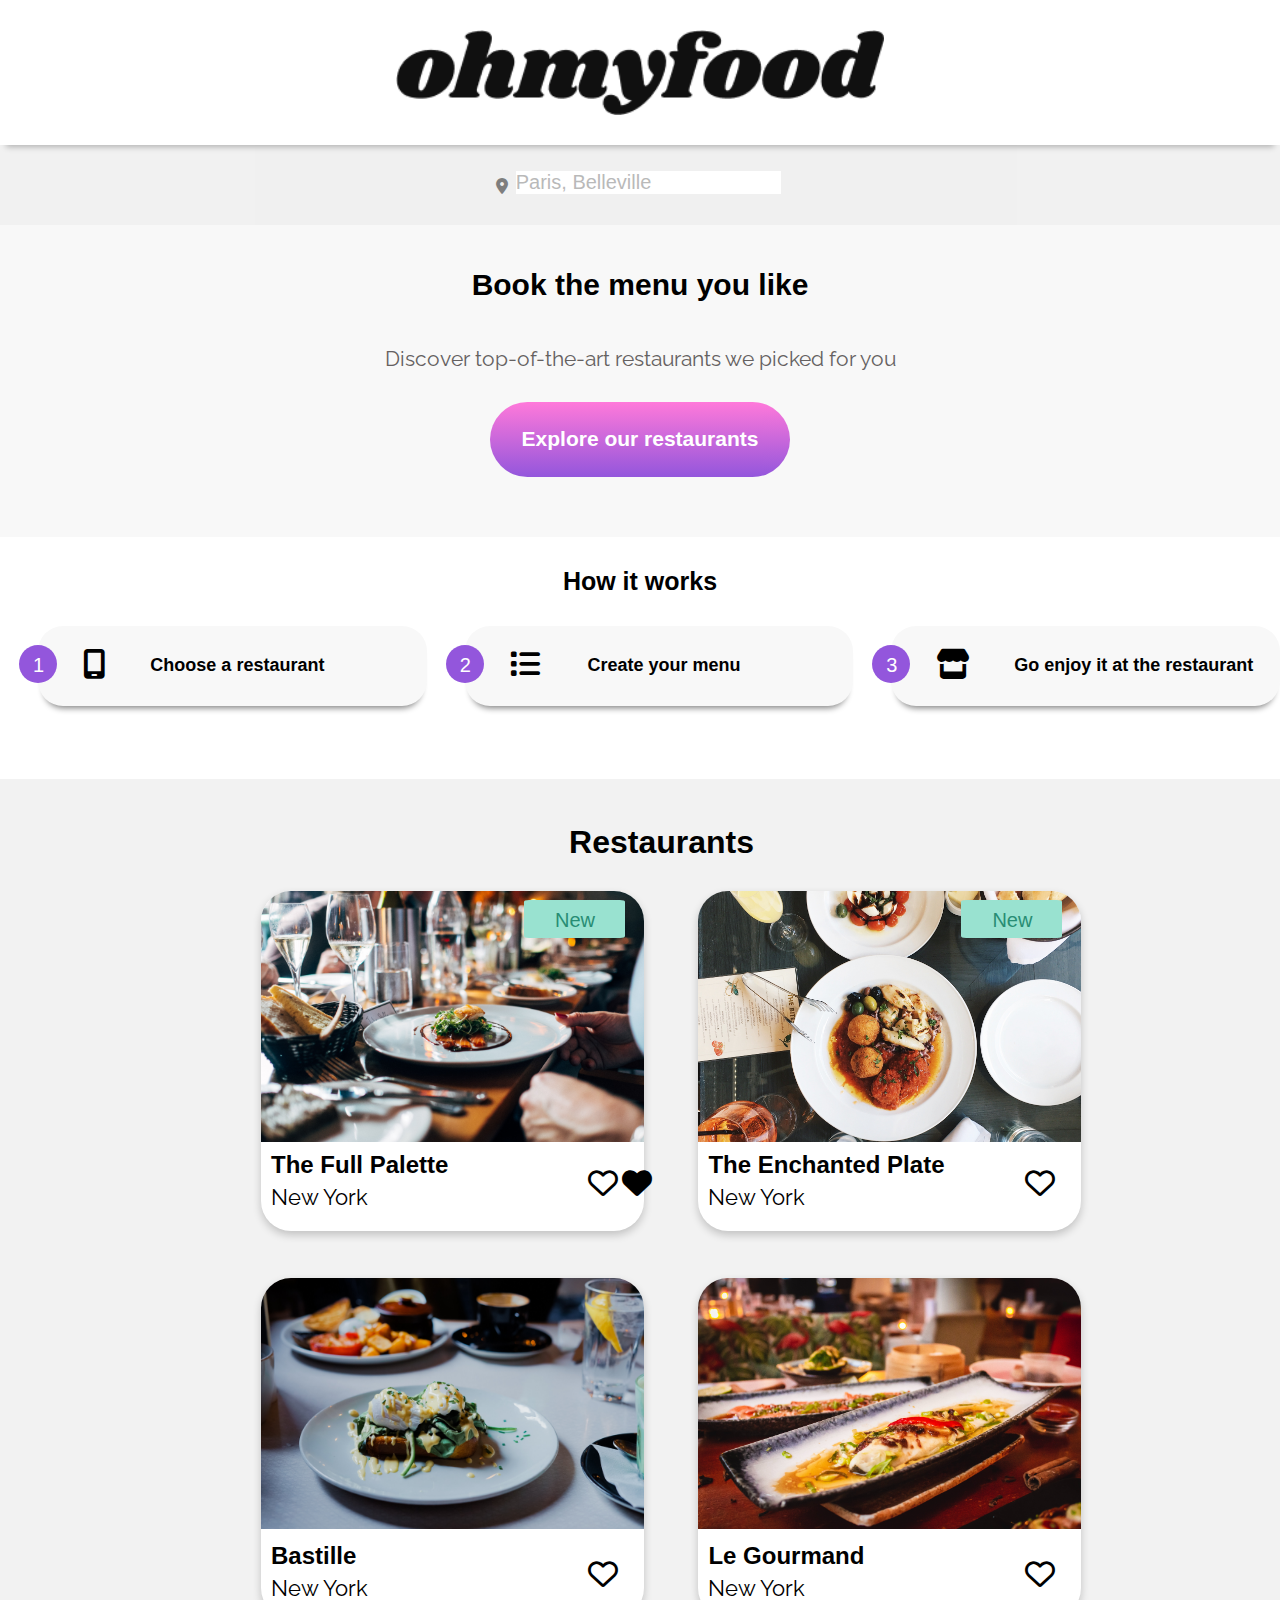
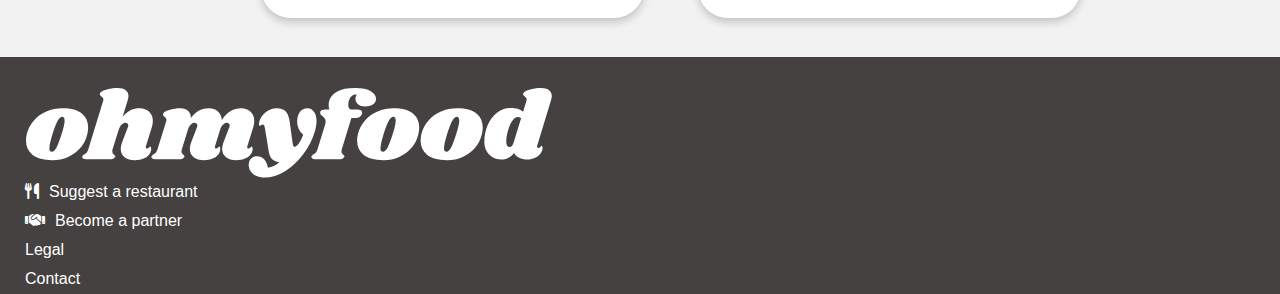
==== index.html @ 20514412 "updating" ====
<!doctype html>
<html lang="en">
    <head>
        <title>Ohmyfood</title>
        <meta charset="utf-8">
        <meta http-equiv="X-UA-Compatible" content="IE=edge">
        <meta name="viewport" content="width=device-width, initial-scale=1.0">
        <meta name="description" content="Booki website helps its users to find accommodation and activities in a town of their choosing. Accommodation can be filtered by things such as budget or atmosphere.">
        <!--google-font/Raleway Library-->
        <link rel="preconnect" href="https://fonts.googleapis.com">
        <link href="https://fonts.googleapis.com/css2?family=Raleway:wght@300;600&display=swap" rel="stylesheet">
        <!-- Font Awesome Icon Library -->
        <link rel="stylesheet" href="https://cdnjs.cloudflare.com/ajax/libs/font-awesome/6.2.1/css/all.min.css">
        <!--Custom style sheet-->
        <link href="css/style.css" type="text/css" rel="stylesheet">
        <link href="./css/normalize.css" rel="stylesheet" type="text/css">
    </head>

    <body>
        <!--header navigation-->
        <header>
            <div class="nav-section">
                <nav id="logo">
                    <img src="images/ohmyfood.png" alt="ohmyfood logo">
                </nav>

            </div>
        </header>

         <!--search box section-->  
        <div class="search-section">
            <form>
                <i id="iconsearch" class="fa-solid fa-location-dot"></i>
                <input type="text" name="search" placeholder="Paris, Belleville">
            </form>
        </div> 

        <!--text box section-->
            <div class="text-box">
                <h1>Book the menu you like</h1>
                <p>Discover top-of-the-art restaurants we picked for you</p> 
                <div class="purplebutton">
                    <button class="btn-hover color-7">Explore our restaurants</button>
                </div>
            </div>

       

        <!--filter section-->   
        <section class="filters">
            <h1>How it works</h1>
            <div class="container">
                <div class="circle numbers">1</div>
                <div class="filterbuttonsphone"><i class="fa-solid fa-mobile-screen"></i><p class="filtercopyphone"><strong>Choose a restaurant</strong></p></div>
                <div class="circle">2</div>
                <div class="filterbuttonslist"><i class="fa-solid fa-list"></i><p class="filtercopylist"><strong>Create your menu</strong></p></div>
                <div class="circle">3</div>
                <div class="filterbuttonsstore"><i class="fa-solid fa-store"></i><p class="filtercopystore"><strong>Go enjoy it at the restaurant</strong></p></div>
            </div>
        </section>

         <!--restaurants section--> 
         
        <section class="restaurant">
           
            <div class="restaurant-container">
                <h1>Restaurants</h1>
                <a href="pages/thefullpalette/thefullpalette.html" target="_blank">
                <div class="restaurant-card">
                    <img src="images/jay-wennington-N_Y88TWmGwA-unsplash.jpg" alt="auberge">
                    <div class="aquasquare1">New</div>
                    <div class="restaurant-info">  
                        <h2><strong>The Full Palette</strong></h2> 
                        <p>New York</p>
                        <i class="far fa-heart"></i>
                        <i class="fas fa-heart"></i>
                    </div>      
                 </div>
                </a>

                <a href="pages/theenchantedplate/theenchantedplate.html">
                 <div class="restaurant-card">
                    <img src="images/stil-u2Lp8tXIcjw-unsplash.jpg" alt="the enchanted plate">
                    <div class="aquasquare2">New</div>
                    <div class="restaurant-info">  
                        <h2><strong>The Enchanted Plate</strong></h2> 
                        <p>New York</p>
                        <i class="fa-regular fa-heart"></i>
                        
                    </div>    
                    </div>
                </a>

                <a href="pages/bastille/bastille.html">
                <div class="restaurant-card">
                    <img src="images/toa-heftiba-DQKerTsQwi0-unsplash.jpg" alt="bastille">
                    <div class="restaurant-info34">  
                        <h3><strong>Bastille</strong></h3> 
                        <p>New York</p>
                        <i class="fa-regular fa-heart"></i>
                        
                    </div>    
                </div>
                </a>

                <a href="pages/legourmand/legourmand.html">
                    <div class="restaurant-card">
                        <img src="images/louis-hansel-shotsoflouis-qNBGVyOCY8Q-unsplash.jpg" alt="le gourmand">
                        <div class="restaurant-info34">  
                            <h3><strong>Le Gourmand</strong></h3> 
                            <p>New York</p>
                            <i class="fa-regular fa-heart"></i>
                            
                        </div>    
                    </div>
                    </a>
            </div>   

        </section>
    
        <!--footer section--> 

        
        <section class="footer">
            <footer>
                <div class="footer-container">
                    <img src="images/ohmyfood@2x.svg" alt="ohmyfood logo">
                        <ul>
                            <li><i class="fa-sharp fa-solid fa-utensils"></i>Suggest a restaurant</li>
                            <li><i class="fa-sharp fa-solid fa-handshake"></i>Become a partner</li>
                            <li>Legal</li>
                            <li><a href = "mailto: abc@example.com">Contact</a></li>
                        </ul>
                </div>
              </footer>
        </section>

    </body>
</html>
---- css/style.css ----
/*--------------------------------------DESKTOP VERSION STARTS-------------------------------------*/
main, header {
  margin: 0px auto;
}

* {
  margin: 0;
  padding: 0;
  font-family: "Arial", sans-serif;
}

.desktop-only {
  display: none;
}
@media only screen and (minm-width: 750px) {
  .desktop-only {
    display: block;
  }
}

/* ------------header navigation----------------- */
#logo {
  padding: 30px;
  display: flex;
  justify-content: center;
  box-shadow: 0 8px 6px -6px gray;
}

#logo img {
  width: 40%;
}

.nav-section {
  width: 100%;
  padding-bottom: 30px;
}

/* search section */
.search-section {
  justify-content: center;
  display: flex;
  padding-bottom: 30px;
  background-color: #e3e3e3;
  height: 50px;
  position: relative;
  top: -30px;
  opacity: 50%;
}

#iconsearch {
  position: relative;
  top: 3px;
  left: -3px;
}

form {
  top: 26px;
  position: relative;
}

input {
  font-size: 20px;
  font-family: "Arial Bold", sans-serif;
  box-sizing: border-box;
  transition: 0.5s;
}

input[type=text] {
  border: none;
}

/* text box section */
.text-box {
  width: 100%;
  padding-bottom: 50px;
  background-color: #f8f8f8;
  position: relative;
  top: -30px;
}

.text-box h1 {
  font-size: 30px;
  text-align: center;
  line-height: 4em;
}

.text-box p {
  font-size: 21px;
  color: #656161;
  line-height: 1.3em;
  text-align: center;
}

.purplebutton {
  margin: 0%;
  text-align: center;
  position: relative;
  bottom: 32px;
}

.btn-hover {
  width: 300px;
  font-size: 21px;
  font-weight: 600;
  color: #fff;
  cursor: pointer;
  margin: 20px;
  height: 75px;
  text-align: center;
  border: none;
  background-size: 300% 100%;
  border-radius: 50px;
  transition: all 0.4s ease-in-out;
}

.btn-hover.color-7 {
  background-image: linear-gradient(to bottom, #FF79DA, #9356DC);
  position: relative;
  top: 42px;
}

/* fliter section */
p {
  font-family: "Raleway", sans-serif;
}

.filtericons {
  color: #0065FC;
  background: #d6e6ff;
  padding: 17px;
  border-radius: 25px;
  width: 8%;
  margin: 0px 0px;
}

.filters .iconwords {
  position: relative;
  bottom: 32px;
  left: 24px;
}

.container {
  width: 100%;
  display: flex;
}

.filterbuttonsphone {
  width: 98%;
  height: 80px;
  background: #f8f8f8;
  border-radius: 25px;
  box-shadow: 0 8px 6px -6px gray;
}

.filterbuttonsphone:hover {
  background-color: #dcceed;
}

.filterbuttonslist {
  width: 98%;
  height: 80px;
  background: #f8f8f8;
  border-radius: 25px;
  box-shadow: 0 8px 6px -6px gray;
}

.filterbuttonslist:hover {
  background-color: #dcceed;
}

.filterbuttonsstore {
  width: 98%;
  height: 80px;
  background: #f8f8f8;
  border-radius: 25px;
  box-shadow: 0 8px 6px -6px gray;
}

.filterbuttonsstore:hover {
  background-color: #dcceed;
}

.filters h1 {
  font-size: 25px;
  text-align: center;
  padding-bottom: 30px;
}

.filters p {
  font-size: 18px;
  text-align: center;
  margin-top: 34px;
}

.filtercopyphone {
  top: -36px;
  position: relative;
  left: 5px;
  margin-top: 46px;
}

.fa-mobile-screen {
  font-weight: 900;
  font-size: 30px;
  position: relative;
  left: 45px;
  top: 23px;
}

.fa-list {
  font-weight: 900;
  font-size: 30px;
  position: relative;
  left: 45px;
  top: 23px;
}

.fa-store {
  font-weight: 900;
  font-size: 30px;
  position: relative;
  left: 45px;
  top: 23px;
}

.filtercopylist {
  top: -36px;
  position: relative;
  left: 5px;
  margin-top: 46px;
}

.filtercopystore {
  top: -36px;
  position: relative;
  left: 18px;
  margin-top: 46px;
  margin-left: 60px;
}

.circle {
  border-radius: 50%;
  width: 14px;
  height: 14px;
  padding: 9px 13px 15px 14px;
  background: #9356DC;
  border: none;
  color: #fff;
  text-align: center;
  font: 20px Arial, sans-serif;
  position: relative;
  top: 19px;
  left: 19px;
}

.aquasquare1 {
  border-radius: 5%;
  width: 74px;
  height: 14px;
  padding: 9px 13px 15px 14px;
  background: #99E2D0;
  border: none;
  color: #288d74;
  text-align: center;
  font: 20px Arial, sans-serif;
  position: relative;
  bottom: 246px;
  left: 263px;
}

.aquasquare2 {
  border-radius: 5%;
  width: 74px;
  height: 14px;
  padding: 9px 13px 15px 14px;
  background: #99E2D0;
  border: none;
  color: #288d74;
  text-align: center;
  font: 20px Arial, sans-serif;
  position: relative;
  bottom: 246px;
  left: 263px;
}

/* info section */
.info {
  width: 84%;
  margin-top: 25px;
  margin-left: 25px;
  margin-right: 0px;
}

.infoicon {
  border: 0.5px solid #625b5b;
  border-radius: 15px;
  color: #0065FC;
  width: 5%;
  padding: 3px;
  text-align: center;
  position: relative;
  top: 0px;
}

.infocopy {
  position: relative;
  top: -23px;
  left: 34px;
}

/* restaurant section */
.restaurant {
  display: flex;
  flex-direction: column;
  flex-wrap: wrap;
  width: 100%;
  background: #F2F2F2;
  border-radius: 0px;
  margin-top: 73px;
  float: none;
  margin-left: 0px;
  padding-bottom: 30px;
}

.restaurant-container {
  width: 88%;
  margin-top: 45px;
  margin-left: 211px;
}

.restaurant-container h1 {
  text-align: center;
  padding-bottom: 30px;
  width: 80%;
}

.restaurant .star {
  display: flex;
  justify-content: right;
  margin-top: -37px;
}

.restaurant-card {
  width: 34%;
  height: 340px;
  box-shadow: 0 4px 8px 0 rgba(0, 0, 0, 0.2);
  transition: 0.3s;
  border-radius: 30px;
  background: white;
  display: inline-block;
  margin-left: 50px;
}

.restaurant-info {
  color: #000000;
  line-height: 0em;
  position: relative;
  bottom: 19px;
  left: 10px;
}

.restaurant-info h2 {
  font-family: Arial, Helvetica, sans-serif;
  font-size: 24px;
}

.restaurant-info p {
  line-height: 4rem;
  font-size: 22px;
}

.restaurant-info34 {
  color: #000000;
  line-height: 0em;
  position: relative;
  left: 10px;
  top: 23px;
}

.restaurant-info34 h3 {
  font-family: Arial, Helvetica, sans-serif;
  font-size: 24px;
}

.restaurant-info34 p {
  line-height: 4rem;
  font-size: 22px;
}

.restaurant-card img {
  width: 100%;
  max-width: 400px;
  height: 251px;
  -o-object-fit: cover;
     object-fit: cover;
  border-radius: 30px 30px 0px 0px;
}

.fa-heart {
  font-size: 30px;
  position: relative;
  left: 317px;
  top: -61px;
}

.fa-heart:hover {
  background-image: linear-gradient(to bottom, #FF79DA, #9356DC);
}

/* footer section */
footer {
  height: 63px;
}

.footer {
  width: 103%;
  height: 61px;
}

.footer-container {
  flex-direction: column;
  background: #454141;
  display: flex;
  position: relative;
}

.footer-container img {
  width: 40%;
  margin-top: 30px;
  margin-left: 25px;
}

.footer-col {
  margin-left: 25px;
}

.fa-utensils {
  margin-right: 10px;
}

.fa-handshake {
  margin-right: 10px;
}

.footer ul li {
  list-style: none;
  text-align: left;
  line-height: 1.8rem;
  margin-left: 25px;
  color: #ffffff;
}

.footer-col h1 {
  text-align: left;
  margin: 25px;
  padding-top: 20px;
}

a {
  text-decoration: none;
  color: white;
}

a:hover {
  color: #99E2D0;
}

/*--------------------------------------DESKTOP VERSION ENDS-------------------------------------*/
/*--------------------------------------TABLET VERSION STARTS-------------------------------------*/
@media only screen and (min-width: 768px) and (max-width: 992px) {
  main, header {
    margin: 0px auto;
  }
  * {
    margin: 0;
    padding: 0;
    font-family: "Arial", sans-serif;
  }
  /* ------------header navigation----------------- */
  #logo {
    padding: 30px;
    display: flex;
    justify-content: center;
    box-shadow: 0 8px 6px -6px gray;
  }
  #logo img {
    width: 70%;
  }
  .nav-section {
    width: 100%;
    padding-bottom: 30px;
  }
  /* search section */
  .search-section {
    justify-content: center;
    display: flex;
    padding-bottom: 30px;
    background-color: #e3e3e3;
    height: 50px;
    position: relative;
    top: -30px;
    opacity: 50%;
  }
  #iconsearch {
    position: relative;
    top: 3px;
    left: -3px;
  }
  form {
    top: 26px;
    position: relative;
  }
  input {
    font-size: 20px;
    font-family: "Arial Bold", sans-serif;
    box-sizing: border-box;
    transition: 0.5s;
  }
  input[type=text] {
    border: none;
  }
  /* text box section */
  .text-box {
    width: 100%;
    padding-bottom: 50px;
    background-color: #f8f8f8;
    position: relative;
    top: -30px;
  }
  .text-box h1 {
    font-size: 30px;
    text-align: center;
    line-height: 4em;
  }
  .text-box p {
    font-size: 21px;
    color: #656161;
    line-height: 1.3em;
    text-align: center;
  }
  .purplebutton {
    margin: 0%;
    text-align: center;
    position: relative;
    bottom: 32px;
  }
  .btn-hover {
    width: 300px;
    font-size: 21px;
    font-weight: 600;
    color: #fff;
    cursor: pointer;
    margin: 20px;
    height: 75px;
    text-align: center;
    border: none;
    background-size: 300% 100%;
    border-radius: 50px;
    transition: all 0.4s ease-in-out;
  }
  .btn-hover.color-7 {
    background-image: linear-gradient(to bottom, #FF79DA, #9356DC);
    position: relative;
    top: 42px;
  }
  /* fliter section */
  p {
    font-family: "Raleway", sans-serif;
  }
  .filters {
    align-items: flex-start !important;
    margin: 5px 25px;
    display: flex;
    flex-direction: column;
    gap: 1vw;
  }
  .filtericons {
    color: #0065FC;
    background: #d6e6ff;
    padding: 17px;
    border-radius: 25px;
    width: 8%;
    margin: 0px 0px;
  }
  .filters .iconwords {
    position: relative;
    bottom: 32px;
    left: 24px;
  }
  .container {
    width: 100%;
    display: flex;
    flex-direction: column;
    flex-wrap: wrap;
  }
  .filterbuttonsphone {
    width: 98%;
    height: 80px;
    background: #f8f8f8;
    border-radius: 25px;
    box-shadow: 0 8px 6px -6px gray;
  }
  .filterbuttonsphone:hover {
    background-color: #dcceed;
  }
  .filterbuttonslist {
    width: 98%;
    height: 80px;
    background: #f8f8f8;
    border-radius: 25px;
    box-shadow: 0 8px 6px -6px gray;
  }
  .filterbuttonslist:hover {
    background-color: #dcceed;
  }
  .filterbuttonsstore {
    width: 98%;
    height: 80px;
    background: #f8f8f8;
    border-radius: 25px;
    box-shadow: 0 8px 6px -6px gray;
  }
  .filterbuttonsstore:hover {
    background-color: #dcceed;
  }
  .filters h1 {
    font-size: 25px;
  }
  .filters p {
    font-size: 18px;
    text-align: center;
    margin-top: 34px;
  }
  .filtercopyphone {
    top: -36px;
    position: relative;
    left: 5px;
    margin-top: 46px;
  }
  .fa-mobile-screen {
    font-weight: 900;
    font-size: 30px;
    position: relative;
    left: 45px;
    top: 23px;
  }
  .fa-list {
    font-weight: 900;
    font-size: 30px;
    position: relative;
    left: 45px;
    top: 23px;
  }
  .fa-store {
    font-weight: 900;
    font-size: 30px;
    position: relative;
    left: 45px;
    top: 23px;
  }
  .filtercopylist {
    top: -36px;
    position: relative;
    left: 5px;
    margin-top: 46px;
  }
  .filtercopystore {
    top: -36px;
    position: relative;
    left: 18px;
    margin-top: 46px;
    margin-left: 60px;
  }
  .circle {
    border-radius: 50%;
    width: 14px;
    height: 14px;
    padding: 9px 13px 15px 14px;
    background: #9356DC;
    border: none;
    color: #fff;
    text-align: center;
    font: 20px Arial, sans-serif;
    position: relative;
    top: 56px;
    right: 10px;
  }
  .aquasquare1 {
    border-radius: 5%;
    width: 74px;
    height: 14px;
    padding: 9px 13px 15px 14px;
    background: #99E2D0;
    border: none;
    color: #288d74;
    text-align: center;
    font: 20px Arial, sans-serif;
    position: relative;
    bottom: 246px;
    left: 263px;
  }
  .aquasquare2 {
    border-radius: 5%;
    width: 74px;
    height: 14px;
    padding: 9px 13px 15px 14px;
    background: #99E2D0;
    border: none;
    color: #288d74;
    text-align: center;
    font: 20px Arial, sans-serif;
    position: relative;
    bottom: 246px;
    left: 263px;
  }
  /* info section */
  .info {
    width: 84%;
    margin-top: 25px;
    margin-left: 25px;
    margin-right: 0px;
  }
  .infoicon {
    border: 0.5px solid #625b5b;
    border-radius: 15px;
    color: #0065FC;
    width: 5%;
    padding: 3px;
    text-align: center;
    position: relative;
    top: 0px;
  }
  .infocopy {
    position: relative;
    top: -23px;
    left: 34px;
  }
  /* restaurant section */
  .restaurant {
    display: flex;
    flex-direction: column;
    flex-wrap: wrap;
    width: 103%;
    background: #F2F2F2;
    border-radius: 0px;
    margin-top: 73px;
    float: none;
    margin-left: 0px;
    padding-bottom: 30px;
  }
  .restaurant-container {
    margin: 45px 21px;
    display: flex;
    flex-wrap: wrap;
    flex-direction: column;
    row-gap: 39px;
    width: 88%;
  }
  .restaurant .star {
    display: flex;
    justify-content: right;
    margin-top: -37px;
  }
  .restaurant-card {
    width: 100%;
    height: 340px;
    float: left;
    box-shadow: 0 4px 8px 0 rgba(0, 0, 0, 0.2);
    transition: 0.3s;
    border-radius: 30px;
    background: white;
  }
  .restaurant-info {
    color: #000000;
    line-height: 0em;
    position: relative;
    bottom: 19px;
    left: 10px;
  }
  .restaurant-info h2 {
    font-family: Arial, Helvetica, sans-serif;
    font-size: 24px;
  }
  .restaurant-info p {
    line-height: 4rem;
    font-size: 22px;
  }
  .restaurant-info34 {
    color: #000000;
    line-height: 0em;
    position: relative;
    left: 10px;
    top: 23px;
  }
  .restaurant-info34 h3 {
    font-family: Arial, Helvetica, sans-serif;
    font-size: 24px;
  }
  .restaurant-info34 p {
    line-height: 4rem;
    font-size: 22px;
  }
  .restaurant-card img {
    width: 100%;
    max-width: 400px;
    height: 251px;
    -o-object-fit: cover;
       object-fit: cover;
    border-radius: 30px 30px 0px 0px;
  }
  .fa-heart {
    font-size: 30px;
    position: relative;
    left: 317px;
    top: -61px;
  }
  .fa-heart:hover {
    background-image: linear-gradient(to bottom, #FF79DA, #9356DC);
  }
  /* footer section */
  footer {
    height: 63px;
  }
  .footer {
    width: 103%;
    height: 61px;
  }
  .footer-container {
    flex-direction: column;
    background: #454141;
    display: flex;
    position: relative;
  }
  .footer-container img {
    width: 40%;
    margin-top: 30px;
    margin-left: 25px;
  }
  .footer-col {
    margin-left: 25px;
  }
  .fa-utensils {
    margin-right: 10px;
  }
  .fa-handshake {
    margin-right: 10px;
  }
  .footer ul li {
    list-style: none;
    text-align: left;
    line-height: 1.8rem;
    margin-left: 25px;
    color: #ffffff;
  }
  .footer-col h1 {
    text-align: left;
    margin: 25px;
    padding-top: 20px;
  }
  a {
    text-decoration: none;
    color: white;
  }
  a:hover {
    color: #99E2D0;
  }
}
/*--------------------------------------TABLET VERSION ENDS-------------------------------------*/
/*--------------------------------------MOBILE VERSION STARTS-------------------------------------*/
@media all and (max-width: 767px) {
  main, header {
    margin: 0px auto;
  }
  * {
    margin: 0;
    padding: 0;
    font-family: "Arial", sans-serif;
  }
  .mobile-only {
    display: none;
  }
  /* ------------header navigation----------------- */
  /* search section */
  /* text box section */
  /* fliter section */
  /* info section */
  /* restaurant section */
  /* footer section */
}
@media only screen and (max-width: 767px) and (max-width: 750px) {
  .mobile-only {
    display: block;
  }
}
@media all and (max-width: 767px) {
  #logo {
    padding: 30px;
    display: flex;
    justify-content: center;
    box-shadow: 0 8px 6px -6px gray;
  }
}
@media all and (max-width: 767px) {
  #logo img {
    width: 70%;
  }
}
@media all and (max-width: 767px) {
  .nav-section {
    width: 100%;
    padding-bottom: 30px;
  }
}
@media all and (max-width: 767px) {
  .search-section {
    justify-content: center;
    display: flex;
    padding-bottom: 30px;
    background-color: #e3e3e3;
    height: 50px;
    position: relative;
    top: -30px;
    opacity: 50%;
  }
}
@media all and (max-width: 767px) {
  #iconsearch {
    position: relative;
    top: 3px;
    left: -3px;
  }
}
@media all and (max-width: 767px) {
  form {
    top: 26px;
    position: relative;
  }
}
@media all and (max-width: 767px) {
  input {
    font-size: 20px;
    font-family: "Arial Bold", sans-serif;
    box-sizing: border-box;
    transition: 0.5s;
  }
}
@media all and (max-width: 767px) {
  input[type=text] {
    border: none;
  }
}
@media all and (max-width: 767px) {
  .text-box {
    width: 100%;
    padding-bottom: 50px;
    background-color: #f8f8f8;
    position: relative;
    top: -30px;
  }
}
@media all and (max-width: 767px) {
  .text-box h1 {
    font-size: 30px;
    text-align: center;
    line-height: 4em;
  }
}
@media all and (max-width: 767px) {
  .text-box p {
    font-size: 21px;
    color: #656161;
    line-height: 1.3em;
    text-align: center;
  }
}
@media all and (max-width: 767px) {
  .purplebutton {
    margin: 0%;
    text-align: center;
    position: relative;
    bottom: 32px;
  }
}
@media all and (max-width: 767px) {
  .btn-hover {
    width: 300px;
    font-size: 21px;
    font-weight: 600;
    color: #fff;
    cursor: pointer;
    margin: 20px;
    height: 75px;
    text-align: center;
    border: none;
    background-size: 300% 100%;
    border-radius: 50px;
    transition: all 0.4s ease-in-out;
  }
}
@media all and (max-width: 767px) {
  .btn-hover.color-7 {
    background-image: linear-gradient(to bottom, #FF79DA, #9356DC);
    position: relative;
    top: 42px;
  }
}
@media all and (max-width: 767px) {
  p {
    font-family: "Raleway", sans-serif;
  }
}
@media all and (max-width: 767px) {
  .filters {
    align-items: flex-start !important;
    margin: 5px 25px;
    display: flex;
    flex-direction: column;
    gap: 1vw;
  }
}
@media all and (max-width: 767px) {
  .filtericons {
    color: #0065FC;
    background: #d6e6ff;
    padding: 17px;
    border-radius: 25px;
    width: 8%;
    margin: 0px 0px;
  }
}
@media all and (max-width: 767px) {
  .filters .iconwords {
    position: relative;
    bottom: 32px;
    left: 24px;
  }
}
@media all and (max-width: 767px) {
  .container {
    width: 100%;
    display: flex;
    flex-direction: column;
    flex-wrap: wrap;
  }
}
@media all and (max-width: 767px) {
  .filterbuttonsphone {
    width: 98%;
    height: 80px;
    background: #f8f8f8;
    border-radius: 25px;
    box-shadow: 0 8px 6px -6px gray;
  }
}
@media all and (max-width: 767px) {
  .filterbuttonsphone:hover {
    background-color: #dcceed;
  }
}
@media all and (max-width: 767px) {
  .filterbuttonslist {
    width: 98%;
    height: 80px;
    background: #f8f8f8;
    border-radius: 25px;
    box-shadow: 0 8px 6px -6px gray;
  }
}
@media all and (max-width: 767px) {
  .filterbuttonslist:hover {
    background-color: #dcceed;
  }
}
@media all and (max-width: 767px) {
  .filterbuttonsstore {
    width: 98%;
    height: 80px;
    background: #f8f8f8;
    border-radius: 25px;
    box-shadow: 0 8px 6px -6px gray;
  }
}
@media all and (max-width: 767px) {
  .filterbuttonsstore:hover {
    background-color: #dcceed;
  }
}
@media all and (max-width: 767px) {
  .filters h1 {
    font-size: 25px;
    padding-bottom: 1px;
  }
}
@media all and (max-width: 767px) {
  .filters p {
    font-size: 18px;
    text-align: center;
    margin-top: 34px;
  }
}
@media all and (max-width: 767px) {
  .filtercopyphone {
    top: -36px;
    position: relative;
    left: 5px;
    margin-top: 46px;
  }
}
@media all and (max-width: 767px) {
  .fa-mobile-screen {
    font-weight: 900;
    font-size: 30px;
    position: relative;
    left: 45px;
    top: 23px;
  }
}
@media all and (max-width: 767px) {
  .fa-list {
    font-weight: 900;
    font-size: 30px;
    position: relative;
    left: 45px;
    top: 23px;
  }
}
@media all and (max-width: 767px) {
  .fa-store {
    font-weight: 900;
    font-size: 30px;
    position: relative;
    left: 45px;
    top: 23px;
  }
}
@media all and (max-width: 767px) {
  .filtercopylist {
    top: -36px;
    position: relative;
    left: 5px;
    margin-top: 46px;
  }
}
@media all and (max-width: 767px) {
  .filtercopystore {
    top: -36px;
    position: relative;
    left: 18px;
    margin-top: 46px;
    margin-left: 60px;
  }
}
@media all and (max-width: 767px) {
  .circle {
    border-radius: 50%;
    width: 14px;
    height: 14px;
    padding: 9px 13px 15px 14px;
    background: #9356DC;
    border: none;
    color: #fff;
    text-align: center;
    font: 20px Arial, sans-serif;
    position: relative;
    top: 56px;
    left: -14px;
  }
}
@media all and (max-width: 767px) {
  .aquasquare1 {
    border-radius: 5%;
    width: 74px;
    height: 14px;
    padding: 9px 13px 15px 14px;
    background: #99E2D0;
    border: none;
    color: #288d74;
    text-align: center;
    font: 20px Arial, sans-serif;
    position: relative;
    bottom: 246px;
    left: 263px;
  }
}
@media all and (max-width: 767px) {
  .aquasquare2 {
    border-radius: 5%;
    width: 74px;
    height: 14px;
    padding: 9px 13px 15px 14px;
    background: #99E2D0;
    border: none;
    color: #288d74;
    text-align: center;
    font: 20px Arial, sans-serif;
    position: relative;
    bottom: 246px;
    left: 263px;
  }
}
@media all and (max-width: 767px) {
  .info {
    width: 84%;
    margin-top: 25px;
    margin-left: 25px;
    margin-right: 0px;
  }
}
@media all and (max-width: 767px) {
  .infoicon {
    border: 0.5px solid #625b5b;
    border-radius: 15px;
    color: #0065FC;
    width: 5%;
    padding: 3px;
    text-align: center;
    position: relative;
    top: 0px;
  }
}
@media all and (max-width: 767px) {
  .infocopy {
    position: relative;
    top: -23px;
    left: 34px;
  }
}
@media all and (max-width: 767px) {
  .restaurant {
    display: flex;
    flex-direction: column;
    flex-wrap: wrap;
    width: 100%;
    background: #F2F2F2;
    border-radius: 0px;
    margin-top: 73px;
    float: none;
    margin-left: 0px;
    padding-bottom: 30px;
  }
}
@media all and (max-width: 767px) {
  .restaurant-container {
    margin: 45px 21px;
    display: flex;
    flex-wrap: wrap;
    flex-direction: column;
    row-gap: 39px;
    width: 88%;
  }
}
@media all and (max-width: 767px) {
  .restaurant-container h1 {
    padding-bottom: 0px;
  }
}
@media all and (max-width: 767px) {
  .restaurant .star {
    display: flex;
    justify-content: right;
    margin-top: -37px;
  }
}
@media all and (max-width: 767px) {
  .restaurant-card {
    margin-left: 2vw;
    width: 100%;
    height: 340px;
    float: left;
    box-shadow: 0 4px 8px 0 rgba(0, 0, 0, 0.2);
    transition: 0.3s;
    border-radius: 30px;
    background: white;
  }
}
@media all and (max-width: 767px) {
  .restaurant-info {
    color: #000000;
    line-height: 0em;
    position: relative;
    bottom: 19px;
    left: 10px;
  }
}
@media all and (max-width: 767px) {
  .restaurant-info h2 {
    font-family: Arial, Helvetica, sans-serif;
    font-size: 24px;
  }
}
@media all and (max-width: 767px) {
  .restaurant-info p {
    line-height: 4rem;
    font-size: 22px;
  }
}
@media all and (max-width: 767px) {
  .restaurant-info34 {
    color: #000000;
    line-height: 0em;
    position: relative;
    left: 10px;
    top: 23px;
  }
}
@media all and (max-width: 767px) {
  .restaurant-info34 h3 {
    font-family: Arial, Helvetica, sans-serif;
    font-size: 24px;
  }
}
@media all and (max-width: 767px) {
  .restaurant-info34 p {
    line-height: 4rem;
    font-size: 22px;
  }
}
@media all and (max-width: 767px) {
  .restaurant-card img {
    width: 100%;
    max-width: 400px;
    height: 251px;
    -o-object-fit: cover;
       object-fit: cover;
    border-radius: 30px 30px 0px 0px;
  }
}
@media all and (max-width: 767px) {
  .fa-heart {
    font-size: 30px;
    position: relative;
    left: 317px;
    top: -61px;
  }
}
@media all and (max-width: 767px) {
  .fa-heart:hover {
    background-image: linear-gradient(to bottom, #FF79DA, #9356DC);
  }
}
@media all and (max-width: 767px) {
  footer {
    height: 63px;
  }
}
@media all and (max-width: 767px) {
  .footer {
    width: 100%;
    height: 61px;
  }
}
@media all and (max-width: 767px) {
  .footer-container {
    flex-direction: column;
    background: #454141;
    display: flex;
    position: relative;
  }
}
@media all and (max-width: 767px) {
  .footer-container img {
    width: 40%;
    margin-top: 30px;
    margin-left: 25px;
  }
}
@media all and (max-width: 767px) {
  .footer-col {
    margin-left: 25px;
  }
}
@media all and (max-width: 767px) {
  .fa-utensils {
    margin-right: 10px;
  }
}
@media all and (max-width: 767px) {
  .fa-handshake {
    margin-right: 10px;
  }
}
@media all and (max-width: 767px) {
  .footer ul li {
    list-style: none;
    text-align: left;
    line-height: 1.8rem;
    margin-left: 25px;
    color: #ffffff;
  }
}
@media all and (max-width: 767px) {
  .footer-col h1 {
    text-align: left;
    margin: 25px;
    padding-top: 20px;
  }
}
@media all and (max-width: 767px) {
  a {
    text-decoration: none;
    color: white;
  }
}
@media all and (max-width: 767px) {
  a:hover {
    color: #99E2D0;
  }
}
/*--------------------------------------MOBILE VERSION ENDS-------------------------------------*//*# sourceMappingURL=style.css.map */
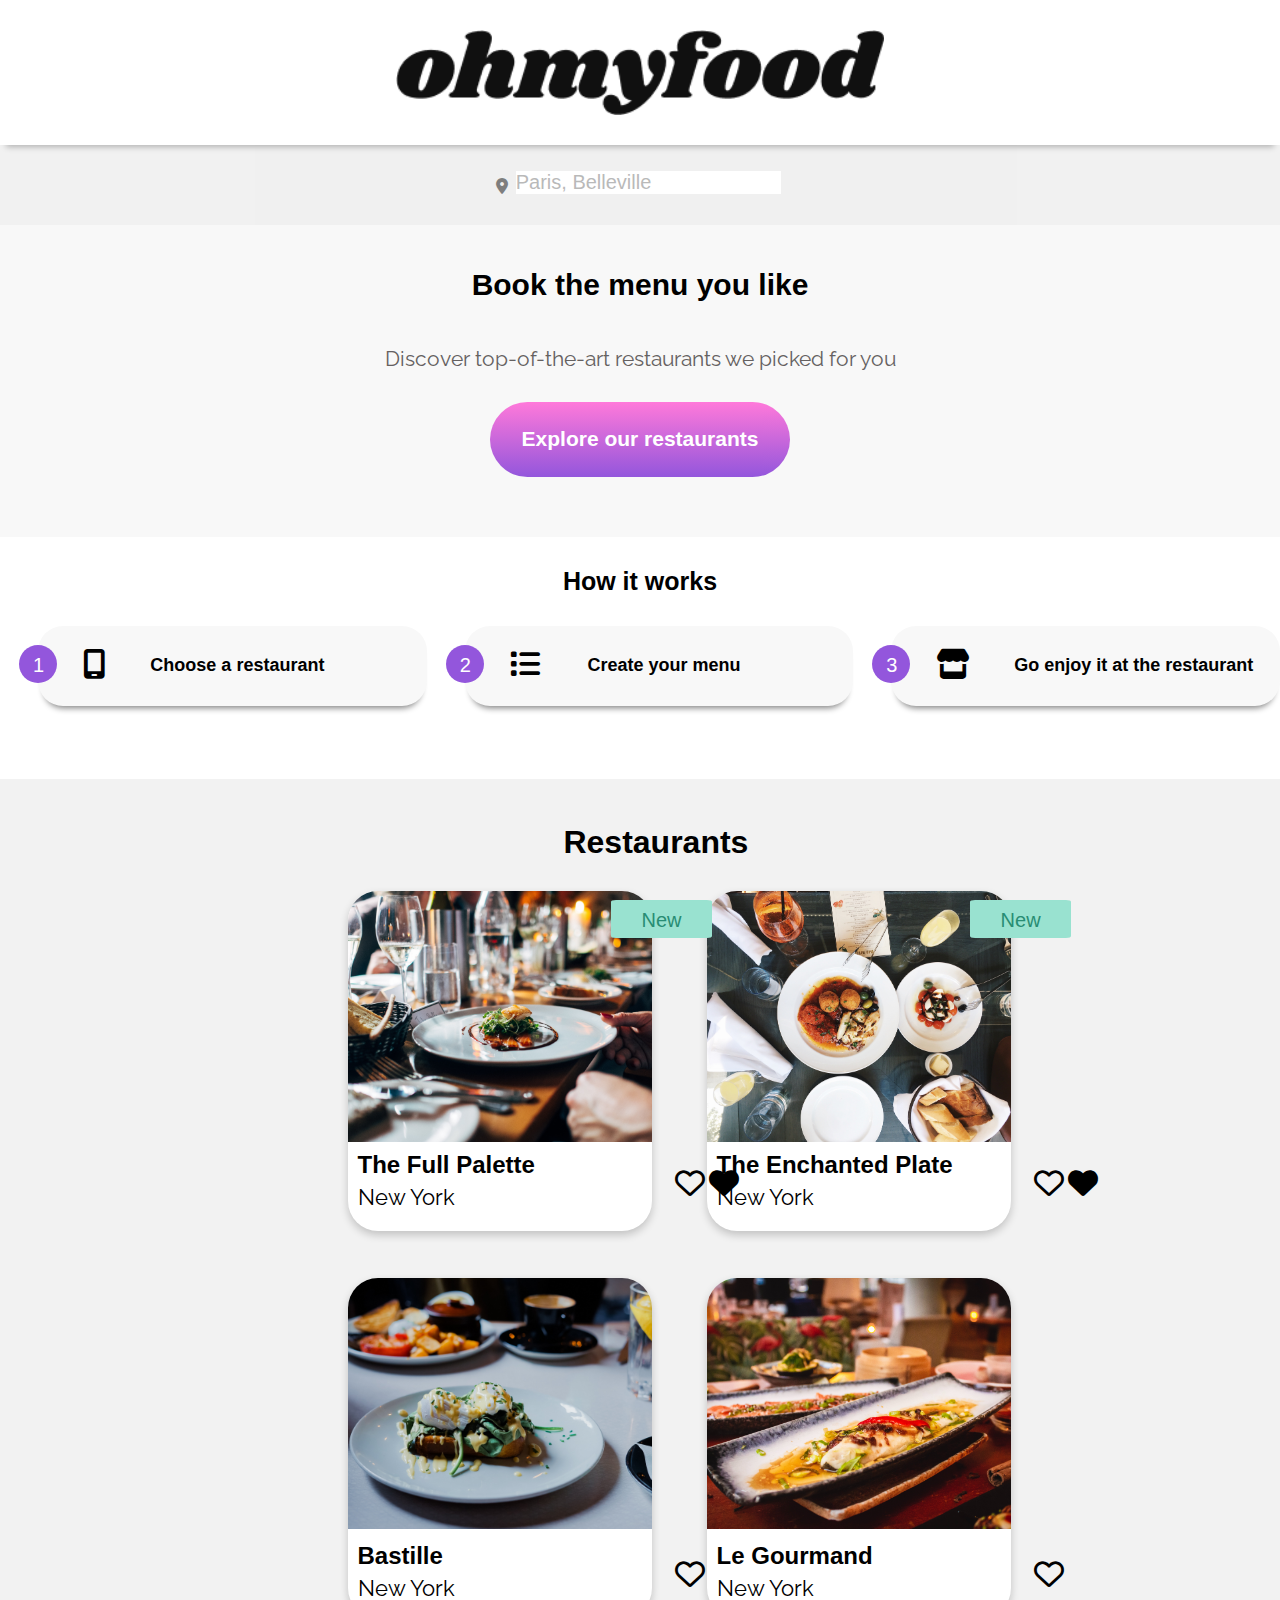
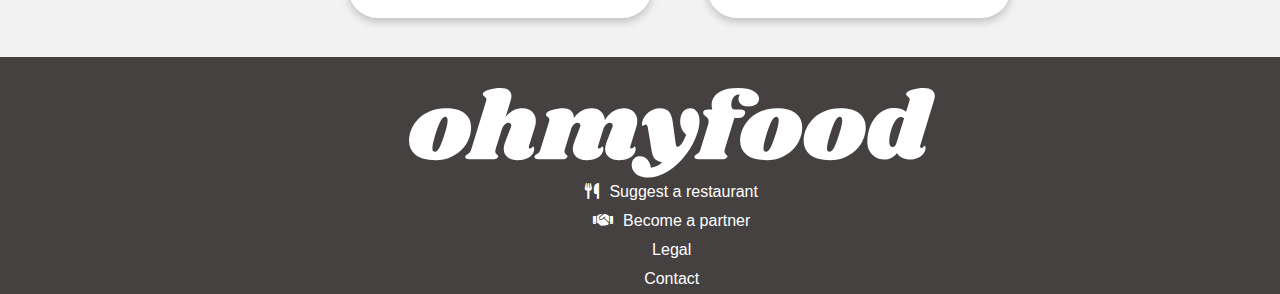
==== commit 82d3eae8: "updating" ====
--- a/index.html
+++ b/index.html
@@ -78,18 +78,18 @@
                  </div>
                 </a>
 
-                <a href="pages/theenchantedplate/theenchantedplate.html">
-                 <div class="restaurant-card">
-                    <img src="images/stil-u2Lp8tXIcjw-unsplash.jpg" alt="the enchanted plate">
-                    <div class="aquasquare2">New</div>
-                    <div class="restaurant-info">  
-                        <h2><strong>The Enchanted Plate</strong></h2> 
-                        <p>New York</p>
-                        <i class="fa-regular fa-heart"></i>
-                        
-                    </div>    
-                    </div>
-                </a>
+                <a href="pages/thefullpalette/thefullpalette.html" target="_blank">
+                    <div class="restaurant-card rectangle">
+                        <img src="images/stil-u2Lp8tXIcjw-unsplash.jpg" alt="auberge">
+                        <div class="aquasquare1">New</div>
+                        <div class="restaurant-info">  
+                            <h2><strong>The Enchanted Plate</strong></h2> 
+                            <p>New York</p>
+                            <i class="far fa-heart"></i>
+                            <i class="fas fa-heart"></i>
+                        </div>      
+                     </div>
+                    </a>
 
                 <a href="pages/bastille/bastille.html">
                 <div class="restaurant-card">
--- a/css/style.css
+++ b/css/style.css
@@ -320,10 +320,11 @@
   float: none;
   margin-left: 0px;
   padding-bottom: 30px;
+  align-items: center;
 }
 
 .restaurant-container {
-  width: 88%;
+  width: 70%;
   margin-top: 45px;
   margin-left: 211px;
 }
@@ -422,6 +423,7 @@
   background: #454141;
   display: flex;
   position: relative;
+  align-items: center;
 }
 
 .footer-container img {
@@ -448,6 +450,7 @@
   line-height: 1.8rem;
   margin-left: 25px;
   color: #ffffff;
+  text-align: center;
 }
 
 .footer-col h1 {
@@ -641,21 +644,21 @@
     font-weight: 900;
     font-size: 30px;
     position: relative;
-    left: 45px;
+    left: 165px;
     top: 23px;
   }
   .fa-list {
     font-weight: 900;
     font-size: 30px;
     position: relative;
-    left: 45px;
+    left: 165px;
     top: 23px;
   }
   .fa-store {
     font-weight: 900;
     font-size: 30px;
     position: relative;
-    left: 45px;
+    left: 165px;
     top: 23px;
   }
   .filtercopylist {
@@ -736,496 +739,6 @@
     left: 34px;
   }
   /* restaurant section */
-  .restaurant {
-    display: flex;
-    flex-direction: column;
-    flex-wrap: wrap;
-    width: 103%;
-    background: #F2F2F2;
-    border-radius: 0px;
-    margin-top: 73px;
-    float: none;
-    margin-left: 0px;
-    padding-bottom: 30px;
-  }
-  .restaurant-container {
-    margin: 45px 21px;
-    display: flex;
-    flex-wrap: wrap;
-    flex-direction: column;
-    row-gap: 39px;
-    width: 88%;
-  }
-  .restaurant .star {
-    display: flex;
-    justify-content: right;
-    margin-top: -37px;
-  }
-  .restaurant-card {
-    width: 100%;
-    height: 340px;
-    float: left;
-    box-shadow: 0 4px 8px 0 rgba(0, 0, 0, 0.2);
-    transition: 0.3s;
-    border-radius: 30px;
-    background: white;
-  }
-  .restaurant-info {
-    color: #000000;
-    line-height: 0em;
-    position: relative;
-    bottom: 19px;
-    left: 10px;
-  }
-  .restaurant-info h2 {
-    font-family: Arial, Helvetica, sans-serif;
-    font-size: 24px;
-  }
-  .restaurant-info p {
-    line-height: 4rem;
-    font-size: 22px;
-  }
-  .restaurant-info34 {
-    color: #000000;
-    line-height: 0em;
-    position: relative;
-    left: 10px;
-    top: 23px;
-  }
-  .restaurant-info34 h3 {
-    font-family: Arial, Helvetica, sans-serif;
-    font-size: 24px;
-  }
-  .restaurant-info34 p {
-    line-height: 4rem;
-    font-size: 22px;
-  }
-  .restaurant-card img {
-    width: 100%;
-    max-width: 400px;
-    height: 251px;
-    -o-object-fit: cover;
-       object-fit: cover;
-    border-radius: 30px 30px 0px 0px;
-  }
-  .fa-heart {
-    font-size: 30px;
-    position: relative;
-    left: 317px;
-    top: -61px;
-  }
-  .fa-heart:hover {
-    background-image: linear-gradient(to bottom, #FF79DA, #9356DC);
-  }
-  /* footer section */
-  footer {
-    height: 63px;
-  }
-  .footer {
-    width: 103%;
-    height: 61px;
-  }
-  .footer-container {
-    flex-direction: column;
-    background: #454141;
-    display: flex;
-    position: relative;
-  }
-  .footer-container img {
-    width: 40%;
-    margin-top: 30px;
-    margin-left: 25px;
-  }
-  .footer-col {
-    margin-left: 25px;
-  }
-  .fa-utensils {
-    margin-right: 10px;
-  }
-  .fa-handshake {
-    margin-right: 10px;
-  }
-  .footer ul li {
-    list-style: none;
-    text-align: left;
-    line-height: 1.8rem;
-    margin-left: 25px;
-    color: #ffffff;
-  }
-  .footer-col h1 {
-    text-align: left;
-    margin: 25px;
-    padding-top: 20px;
-  }
-  a {
-    text-decoration: none;
-    color: white;
-  }
-  a:hover {
-    color: #99E2D0;
-  }
-}
-/*--------------------------------------TABLET VERSION ENDS-------------------------------------*/
-/*--------------------------------------MOBILE VERSION STARTS-------------------------------------*/
-@media all and (max-width: 767px) {
-  main, header {
-    margin: 0px auto;
-  }
-  * {
-    margin: 0;
-    padding: 0;
-    font-family: "Arial", sans-serif;
-  }
-  .mobile-only {
-    display: none;
-  }
-  /* ------------header navigation----------------- */
-  /* search section */
-  /* text box section */
-  /* fliter section */
-  /* info section */
-  /* restaurant section */
-  /* footer section */
-}
-@media only screen and (max-width: 767px) and (max-width: 750px) {
-  .mobile-only {
-    display: block;
-  }
-}
-@media all and (max-width: 767px) {
-  #logo {
-    padding: 30px;
-    display: flex;
-    justify-content: center;
-    box-shadow: 0 8px 6px -6px gray;
-  }
-}
-@media all and (max-width: 767px) {
-  #logo img {
-    width: 70%;
-  }
-}
-@media all and (max-width: 767px) {
-  .nav-section {
-    width: 100%;
-    padding-bottom: 30px;
-  }
-}
-@media all and (max-width: 767px) {
-  .search-section {
-    justify-content: center;
-    display: flex;
-    padding-bottom: 30px;
-    background-color: #e3e3e3;
-    height: 50px;
-    position: relative;
-    top: -30px;
-    opacity: 50%;
-  }
-}
-@media all and (max-width: 767px) {
-  #iconsearch {
-    position: relative;
-    top: 3px;
-    left: -3px;
-  }
-}
-@media all and (max-width: 767px) {
-  form {
-    top: 26px;
-    position: relative;
-  }
-}
-@media all and (max-width: 767px) {
-  input {
-    font-size: 20px;
-    font-family: "Arial Bold", sans-serif;
-    box-sizing: border-box;
-    transition: 0.5s;
-  }
-}
-@media all and (max-width: 767px) {
-  input[type=text] {
-    border: none;
-  }
-}
-@media all and (max-width: 767px) {
-  .text-box {
-    width: 100%;
-    padding-bottom: 50px;
-    background-color: #f8f8f8;
-    position: relative;
-    top: -30px;
-  }
-}
-@media all and (max-width: 767px) {
-  .text-box h1 {
-    font-size: 30px;
-    text-align: center;
-    line-height: 4em;
-  }
-}
-@media all and (max-width: 767px) {
-  .text-box p {
-    font-size: 21px;
-    color: #656161;
-    line-height: 1.3em;
-    text-align: center;
-  }
-}
-@media all and (max-width: 767px) {
-  .purplebutton {
-    margin: 0%;
-    text-align: center;
-    position: relative;
-    bottom: 32px;
-  }
-}
-@media all and (max-width: 767px) {
-  .btn-hover {
-    width: 300px;
-    font-size: 21px;
-    font-weight: 600;
-    color: #fff;
-    cursor: pointer;
-    margin: 20px;
-    height: 75px;
-    text-align: center;
-    border: none;
-    background-size: 300% 100%;
-    border-radius: 50px;
-    transition: all 0.4s ease-in-out;
-  }
-}
-@media all and (max-width: 767px) {
-  .btn-hover.color-7 {
-    background-image: linear-gradient(to bottom, #FF79DA, #9356DC);
-    position: relative;
-    top: 42px;
-  }
-}
-@media all and (max-width: 767px) {
-  p {
-    font-family: "Raleway", sans-serif;
-  }
-}
-@media all and (max-width: 767px) {
-  .filters {
-    align-items: flex-start !important;
-    margin: 5px 25px;
-    display: flex;
-    flex-direction: column;
-    gap: 1vw;
-  }
-}
-@media all and (max-width: 767px) {
-  .filtericons {
-    color: #0065FC;
-    background: #d6e6ff;
-    padding: 17px;
-    border-radius: 25px;
-    width: 8%;
-    margin: 0px 0px;
-  }
-}
-@media all and (max-width: 767px) {
-  .filters .iconwords {
-    position: relative;
-    bottom: 32px;
-    left: 24px;
-  }
-}
-@media all and (max-width: 767px) {
-  .container {
-    width: 100%;
-    display: flex;
-    flex-direction: column;
-    flex-wrap: wrap;
-  }
-}
-@media all and (max-width: 767px) {
-  .filterbuttonsphone {
-    width: 98%;
-    height: 80px;
-    background: #f8f8f8;
-    border-radius: 25px;
-    box-shadow: 0 8px 6px -6px gray;
-  }
-}
-@media all and (max-width: 767px) {
-  .filterbuttonsphone:hover {
-    background-color: #dcceed;
-  }
-}
-@media all and (max-width: 767px) {
-  .filterbuttonslist {
-    width: 98%;
-    height: 80px;
-    background: #f8f8f8;
-    border-radius: 25px;
-    box-shadow: 0 8px 6px -6px gray;
-  }
-}
-@media all and (max-width: 767px) {
-  .filterbuttonslist:hover {
-    background-color: #dcceed;
-  }
-}
-@media all and (max-width: 767px) {
-  .filterbuttonsstore {
-    width: 98%;
-    height: 80px;
-    background: #f8f8f8;
-    border-radius: 25px;
-    box-shadow: 0 8px 6px -6px gray;
-  }
-}
-@media all and (max-width: 767px) {
-  .filterbuttonsstore:hover {
-    background-color: #dcceed;
-  }
-}
-@media all and (max-width: 767px) {
-  .filters h1 {
-    font-size: 25px;
-    padding-bottom: 1px;
-  }
-}
-@media all and (max-width: 767px) {
-  .filters p {
-    font-size: 18px;
-    text-align: center;
-    margin-top: 34px;
-  }
-}
-@media all and (max-width: 767px) {
-  .filtercopyphone {
-    top: -36px;
-    position: relative;
-    left: 5px;
-    margin-top: 46px;
-  }
-}
-@media all and (max-width: 767px) {
-  .fa-mobile-screen {
-    font-weight: 900;
-    font-size: 30px;
-    position: relative;
-    left: 45px;
-    top: 23px;
-  }
-}
-@media all and (max-width: 767px) {
-  .fa-list {
-    font-weight: 900;
-    font-size: 30px;
-    position: relative;
-    left: 45px;
-    top: 23px;
-  }
-}
-@media all and (max-width: 767px) {
-  .fa-store {
-    font-weight: 900;
-    font-size: 30px;
-    position: relative;
-    left: 45px;
-    top: 23px;
-  }
-}
-@media all and (max-width: 767px) {
-  .filtercopylist {
-    top: -36px;
-    position: relative;
-    left: 5px;
-    margin-top: 46px;
-  }
-}
-@media all and (max-width: 767px) {
-  .filtercopystore {
-    top: -36px;
-    position: relative;
-    left: 18px;
-    margin-top: 46px;
-    margin-left: 60px;
-  }
-}
-@media all and (max-width: 767px) {
-  .circle {
-    border-radius: 50%;
-    width: 14px;
-    height: 14px;
-    padding: 9px 13px 15px 14px;
-    background: #9356DC;
-    border: none;
-    color: #fff;
-    text-align: center;
-    font: 20px Arial, sans-serif;
-    position: relative;
-    top: 56px;
-    left: -14px;
-  }
-}
-@media all and (max-width: 767px) {
-  .aquasquare1 {
-    border-radius: 5%;
-    width: 74px;
-    height: 14px;
-    padding: 9px 13px 15px 14px;
-    background: #99E2D0;
-    border: none;
-    color: #288d74;
-    text-align: center;
-    font: 20px Arial, sans-serif;
-    position: relative;
-    bottom: 246px;
-    left: 263px;
-  }
-}
-@media all and (max-width: 767px) {
-  .aquasquare2 {
-    border-radius: 5%;
-    width: 74px;
-    height: 14px;
-    padding: 9px 13px 15px 14px;
-    background: #99E2D0;
-    border: none;
-    color: #288d74;
-    text-align: center;
-    font: 20px Arial, sans-serif;
-    position: relative;
-    bottom: 246px;
-    left: 263px;
-  }
-}
-@media all and (max-width: 767px) {
-  .info {
-    width: 84%;
-    margin-top: 25px;
-    margin-left: 25px;
-    margin-right: 0px;
-  }
-}
-@media all and (max-width: 767px) {
-  .infoicon {
-    border: 0.5px solid #625b5b;
-    border-radius: 15px;
-    color: #0065FC;
-    width: 5%;
-    padding: 3px;
-    text-align: center;
-    position: relative;
-    top: 0px;
-  }
-}
-@media all and (max-width: 767px) {
-  .infocopy {
-    position: relative;
-    top: -23px;
-    left: 34px;
-  }
-}
-@media all and (max-width: 767px) {
   .restaurant {
     display: flex;
     flex-direction: column;
@@ -1238,6 +751,497 @@
     margin-left: 0px;
     padding-bottom: 30px;
   }
+  .restaurant-container {
+    margin: 45px 21px;
+    display: flex;
+    flex-wrap: wrap;
+    flex-direction: column;
+    row-gap: 39px;
+    width: 88%;
+    align-items: center;
+  }
+  .restaurant .star {
+    display: flex;
+    justify-content: right;
+    margin-top: -37px;
+  }
+  .restaurant-card {
+    width: 94%;
+    height: 340px;
+    float: left;
+    box-shadow: 0 4px 8px 0 rgba(0, 0, 0, 0.2);
+    transition: 0.3s;
+    border-radius: 30px;
+    background: white;
+  }
+  .restaurant-info {
+    color: #000000;
+    line-height: 0em;
+    position: relative;
+    bottom: 19px;
+    left: 10px;
+  }
+  .restaurant-info h2 {
+    font-family: Arial, Helvetica, sans-serif;
+    font-size: 24px;
+  }
+  .restaurant-info p {
+    line-height: 4rem;
+    font-size: 22px;
+  }
+  .restaurant-info34 {
+    color: #000000;
+    line-height: 0em;
+    position: relative;
+    left: 10px;
+    top: 23px;
+  }
+  .restaurant-info34 h3 {
+    font-family: Arial, Helvetica, sans-serif;
+    font-size: 24px;
+  }
+  .restaurant-info34 p {
+    line-height: 4rem;
+    font-size: 22px;
+  }
+  .restaurant-card img {
+    width: 100%;
+    max-width: 400px;
+    height: 251px;
+    -o-object-fit: cover;
+       object-fit: cover;
+    border-radius: 30px 30px 0px 0px;
+  }
+  .fa-heart {
+    font-size: 30px;
+    position: relative;
+    left: 317px;
+    top: -61px;
+  }
+  .fa-heart:hover {
+    background-image: linear-gradient(to bottom, #FF79DA, #9356DC);
+  }
+  /* footer section */
+  footer {
+    height: 63px;
+  }
+  .footer {
+    width: 100%;
+    height: 61px;
+  }
+  .footer-container {
+    flex-direction: column;
+    background: #454141;
+    display: flex;
+    position: relative;
+  }
+  .footer-container img {
+    width: 40%;
+    margin-top: 30px;
+    margin-left: 25px;
+  }
+  .footer-col {
+    margin-left: 25px;
+  }
+  .fa-utensils {
+    margin-right: 10px;
+  }
+  .fa-handshake {
+    margin-right: 10px;
+  }
+  .footer ul li {
+    list-style: none;
+    text-align: left;
+    line-height: 1.8rem;
+    margin-left: 25px;
+    color: #ffffff;
+  }
+  .footer-col h1 {
+    text-align: left;
+    margin: 25px;
+    padding-top: 20px;
+  }
+  a {
+    text-decoration: none;
+    color: white;
+  }
+  a:hover {
+    color: #99E2D0;
+  }
+}
+/*--------------------------------------TABLET VERSION ENDS-------------------------------------*/
+/*--------------------------------------MOBILE VERSION STARTS-------------------------------------*/
+@media all and (max-width: 767px) {
+  main, header {
+    margin: 0px auto;
+  }
+  * {
+    margin: 0;
+    padding: 0;
+    font-family: "Arial", sans-serif;
+  }
+  .mobile-only {
+    display: none;
+  }
+  /* ------------header navigation----------------- */
+  /* search section */
+  /* text box section */
+  /* fliter section */
+  /* info section */
+  /* restaurant section */
+  /* footer section */
+}
+@media only screen and (max-width: 767px) and (max-width: 750px) {
+  .mobile-only {
+    display: block;
+  }
+}
+@media all and (max-width: 767px) {
+  #logo {
+    padding: 30px;
+    display: flex;
+    justify-content: center;
+    box-shadow: 0 8px 6px -6px gray;
+  }
+}
+@media all and (max-width: 767px) {
+  #logo img {
+    width: 70%;
+  }
+}
+@media all and (max-width: 767px) {
+  .nav-section {
+    width: 100%;
+    padding-bottom: 30px;
+  }
+}
+@media all and (max-width: 767px) {
+  .search-section {
+    justify-content: center;
+    display: flex;
+    padding-bottom: 30px;
+    background-color: #e3e3e3;
+    height: 50px;
+    position: relative;
+    top: -30px;
+    opacity: 50%;
+  }
+}
+@media all and (max-width: 767px) {
+  #iconsearch {
+    position: relative;
+    top: 3px;
+    left: -3px;
+  }
+}
+@media all and (max-width: 767px) {
+  form {
+    top: 26px;
+    position: relative;
+  }
+}
+@media all and (max-width: 767px) {
+  input {
+    font-size: 20px;
+    font-family: "Arial Bold", sans-serif;
+    box-sizing: border-box;
+    transition: 0.5s;
+  }
+}
+@media all and (max-width: 767px) {
+  input[type=text] {
+    border: none;
+  }
+}
+@media all and (max-width: 767px) {
+  .text-box {
+    width: 100%;
+    padding-bottom: 50px;
+    background-color: #f8f8f8;
+    position: relative;
+    top: -30px;
+  }
+}
+@media all and (max-width: 767px) {
+  .text-box h1 {
+    font-size: 30px;
+    text-align: center;
+    line-height: 4em;
+  }
+}
+@media all and (max-width: 767px) {
+  .text-box p {
+    font-size: 21px;
+    color: #656161;
+    line-height: 1.3em;
+    text-align: center;
+  }
+}
+@media all and (max-width: 767px) {
+  .purplebutton {
+    margin: 0%;
+    text-align: center;
+    position: relative;
+    bottom: 32px;
+  }
+}
+@media all and (max-width: 767px) {
+  .btn-hover {
+    width: 300px;
+    font-size: 21px;
+    font-weight: 600;
+    color: #fff;
+    cursor: pointer;
+    margin: 20px;
+    height: 75px;
+    text-align: center;
+    border: none;
+    background-size: 300% 100%;
+    border-radius: 50px;
+    transition: all 0.4s ease-in-out;
+  }
+}
+@media all and (max-width: 767px) {
+  .btn-hover.color-7 {
+    background-image: linear-gradient(to bottom, #FF79DA, #9356DC);
+    position: relative;
+    top: 42px;
+  }
+}
+@media all and (max-width: 767px) {
+  p {
+    font-family: "Raleway", sans-serif;
+  }
+}
+@media all and (max-width: 767px) {
+  .filters {
+    align-items: flex-start !important;
+    margin: 5px 25px;
+    display: flex;
+    flex-direction: column;
+    gap: 1vw;
+  }
+}
+@media all and (max-width: 767px) {
+  .filtericons {
+    color: #0065FC;
+    background: #d6e6ff;
+    padding: 17px;
+    border-radius: 25px;
+    width: 8%;
+    margin: 0px 0px;
+  }
+}
+@media all and (max-width: 767px) {
+  .filters .iconwords {
+    position: relative;
+    bottom: 32px;
+    left: 24px;
+  }
+}
+@media all and (max-width: 767px) {
+  .container {
+    width: 100%;
+    display: flex;
+    flex-direction: column;
+    flex-wrap: wrap;
+  }
+}
+@media all and (max-width: 767px) {
+  .filterbuttonsphone {
+    width: 98%;
+    height: 80px;
+    background: #f8f8f8;
+    border-radius: 25px;
+    box-shadow: 0 8px 6px -6px gray;
+  }
+}
+@media all and (max-width: 767px) {
+  .filterbuttonsphone:hover {
+    background-color: #dcceed;
+  }
+}
+@media all and (max-width: 767px) {
+  .filterbuttonslist {
+    width: 98%;
+    height: 80px;
+    background: #f8f8f8;
+    border-radius: 25px;
+    box-shadow: 0 8px 6px -6px gray;
+  }
+}
+@media all and (max-width: 767px) {
+  .filterbuttonslist:hover {
+    background-color: #dcceed;
+  }
+}
+@media all and (max-width: 767px) {
+  .filterbuttonsstore {
+    width: 98%;
+    height: 80px;
+    background: #f8f8f8;
+    border-radius: 25px;
+    box-shadow: 0 8px 6px -6px gray;
+  }
+}
+@media all and (max-width: 767px) {
+  .filterbuttonsstore:hover {
+    background-color: #dcceed;
+  }
+}
+@media all and (max-width: 767px) {
+  .filters h1 {
+    font-size: 25px;
+    padding-bottom: 1px;
+  }
+}
+@media all and (max-width: 767px) {
+  .filters p {
+    font-size: 18px;
+    text-align: center;
+    margin-top: 34px;
+  }
+}
+@media all and (max-width: 767px) {
+  .filtercopyphone {
+    top: -36px;
+    position: relative;
+    left: 5px;
+    margin-top: 46px;
+  }
+}
+@media all and (max-width: 767px) {
+  .fa-mobile-screen {
+    font-weight: 900;
+    font-size: 30px;
+    position: relative;
+    left: 45px;
+    top: 23px;
+  }
+}
+@media all and (max-width: 767px) {
+  .fa-list {
+    font-weight: 900;
+    font-size: 30px;
+    position: relative;
+    left: 45px;
+    top: 23px;
+  }
+}
+@media all and (max-width: 767px) {
+  .fa-store {
+    font-weight: 900;
+    font-size: 30px;
+    position: relative;
+    left: 45px;
+    top: 23px;
+  }
+}
+@media all and (max-width: 767px) {
+  .filtercopylist {
+    top: -36px;
+    position: relative;
+    left: 5px;
+    margin-top: 46px;
+  }
+}
+@media all and (max-width: 767px) {
+  .filtercopystore {
+    top: -36px;
+    position: relative;
+    left: 18px;
+    margin-top: 46px;
+    margin-left: 60px;
+  }
+}
+@media all and (max-width: 767px) {
+  .circle {
+    border-radius: 50%;
+    width: 14px;
+    height: 14px;
+    padding: 9px 13px 15px 14px;
+    background: #9356DC;
+    border: none;
+    color: #fff;
+    text-align: center;
+    font: 20px Arial, sans-serif;
+    position: relative;
+    top: 56px;
+    left: -14px;
+  }
+}
+@media all and (max-width: 767px) {
+  .aquasquare1 {
+    border-radius: 5%;
+    width: 74px;
+    height: 14px;
+    padding: 9px 13px 15px 14px;
+    background: #99E2D0;
+    border: none;
+    color: #288d74;
+    text-align: center;
+    font: 20px Arial, sans-serif;
+    position: relative;
+    bottom: 246px;
+    left: 263px;
+  }
+}
+@media all and (max-width: 767px) {
+  .aquasquare2 {
+    border-radius: 5%;
+    width: 74px;
+    height: 14px;
+    padding: 9px 13px 15px 14px;
+    background: #99E2D0;
+    border: none;
+    color: #288d74;
+    text-align: center;
+    font: 20px Arial, sans-serif;
+    position: relative;
+    bottom: 246px;
+    left: 263px;
+  }
+}
+@media all and (max-width: 767px) {
+  .info {
+    width: 84%;
+    margin-top: 25px;
+    margin-left: 25px;
+    margin-right: 0px;
+  }
+}
+@media all and (max-width: 767px) {
+  .infoicon {
+    border: 0.5px solid #625b5b;
+    border-radius: 15px;
+    color: #0065FC;
+    width: 5%;
+    padding: 3px;
+    text-align: center;
+    position: relative;
+    top: 0px;
+  }
+}
+@media all and (max-width: 767px) {
+  .infocopy {
+    position: relative;
+    top: -23px;
+    left: 34px;
+  }
+}
+@media all and (max-width: 767px) {
+  .restaurant {
+    display: flex;
+    flex-direction: column;
+    flex-wrap: wrap;
+    width: 100%;
+    background: #F2F2F2;
+    border-radius: 0px;
+    margin-top: 73px;
+    float: none;
+    margin-left: 0px;
+    padding-bottom: 30px;
+  }
 }
 @media all and (max-width: 767px) {
   .restaurant-container {
@@ -1355,6 +1359,7 @@
     background: #454141;
     display: flex;
     position: relative;
+    align-items: start;
   }
 }
 @media all and (max-width: 767px) {
@@ -1386,6 +1391,7 @@
     line-height: 1.8rem;
     margin-left: 25px;
     color: #ffffff;
+    text-align: left;
   }
 }
 @media all and (max-width: 767px) {
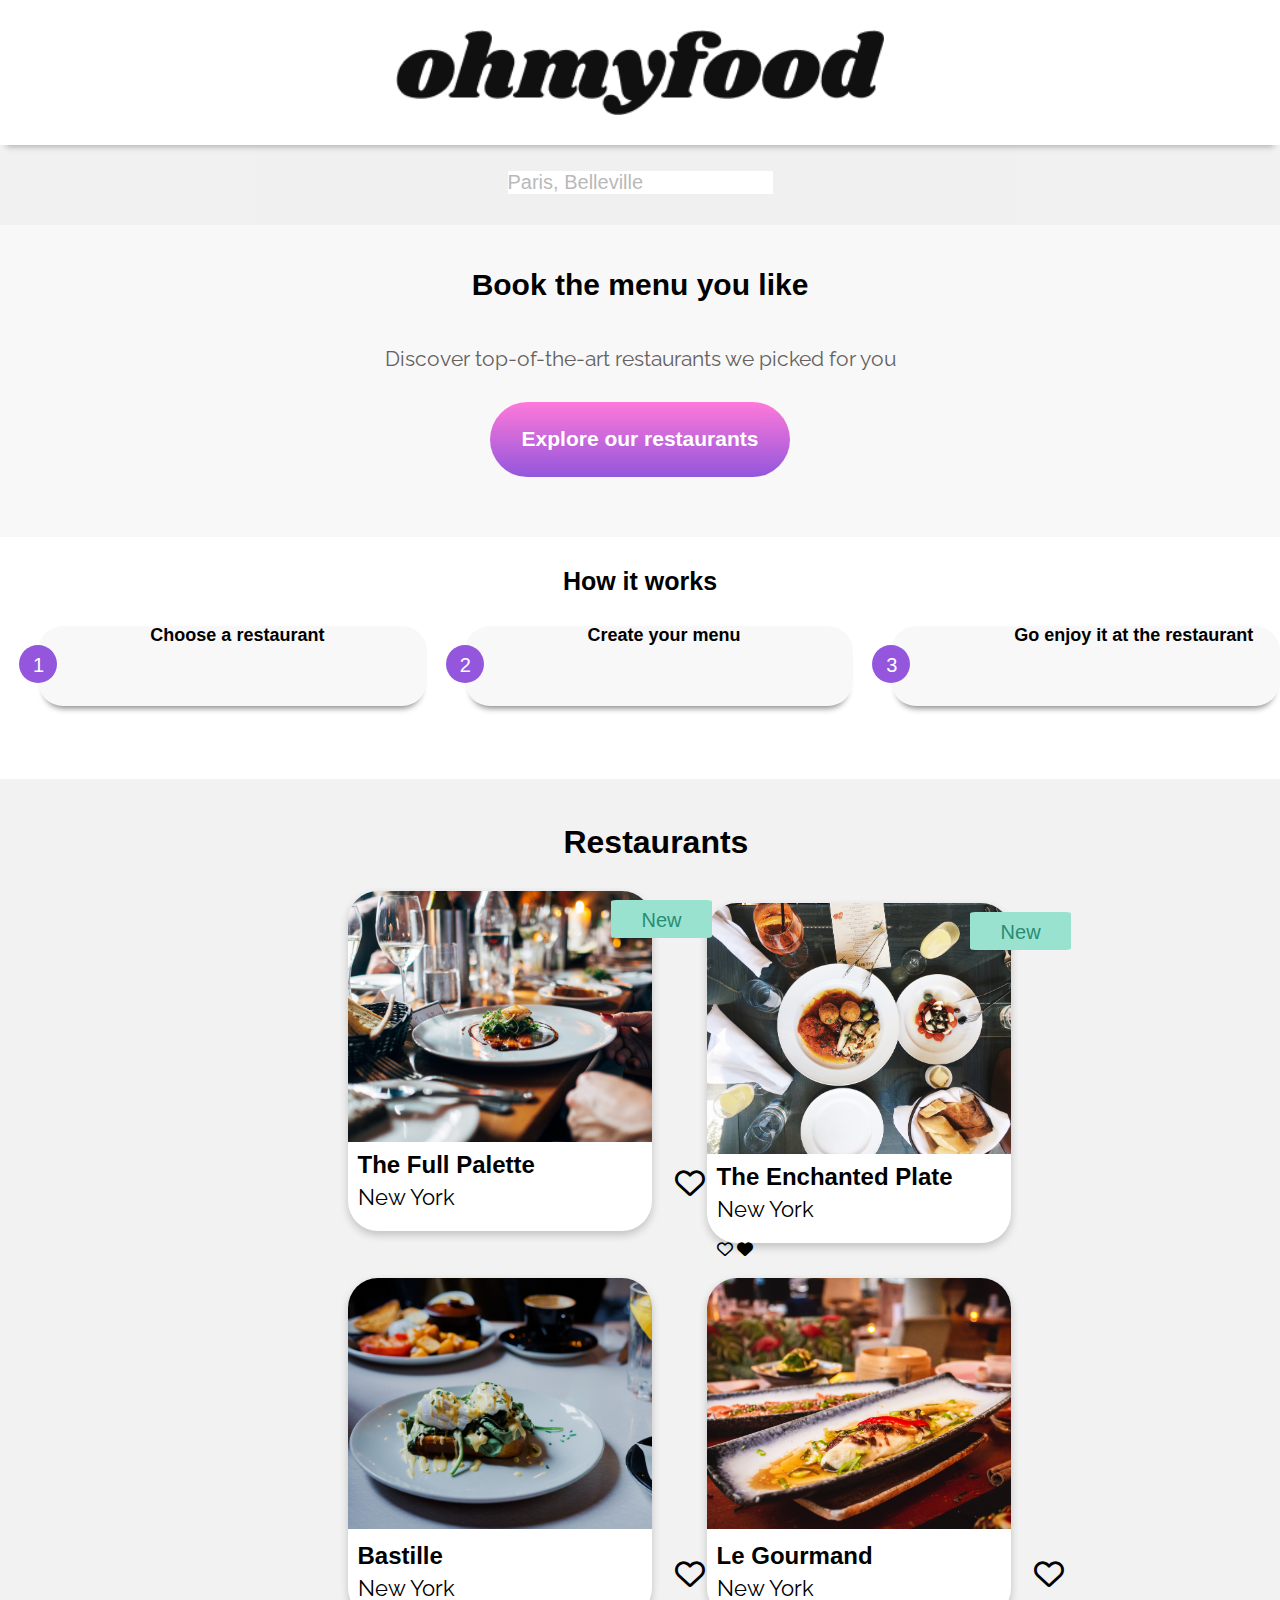
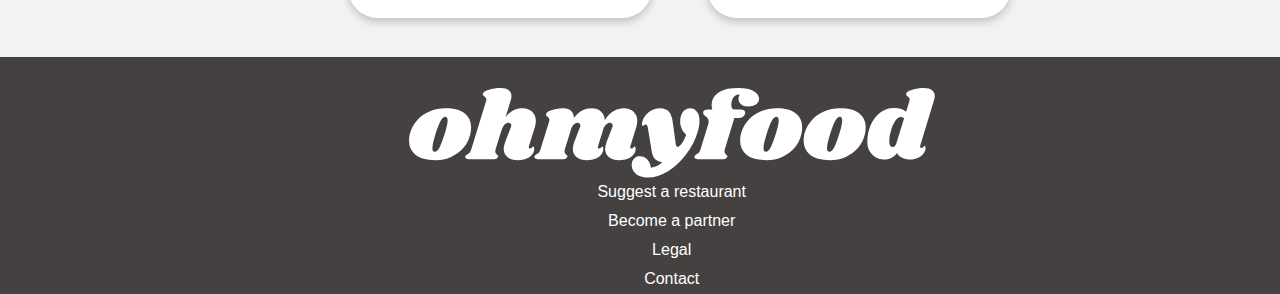
==== commit c424c3ea: "updating" ====
--- a/index.html
+++ b/index.html
@@ -72,8 +72,8 @@
                     <div class="restaurant-info">  
                         <h2><strong>The Full Palette</strong></h2> 
                         <p>New York</p>
-                        <i class="far fa-heart"></i>
-                        <i class="fas fa-heart"></i>
+                        <i class="fa-regular fa-heart"></i>
+                        <i class="fa-solid fa-heart"></i>
                     </div>      
                  </div>
                 </a>
--- a/css/style.css
+++ b/css/style.css
@@ -397,14 +397,27 @@
   border-radius: 30px 30px 0px 0px;
 }
 
-.fa-heart {
+.fa-regular {
   font-size: 30px;
   position: relative;
   left: 317px;
   top: -61px;
 }
 
-.fa-heart:hover {
+.fa-regular:hover {
+  background-clip: border-box;
+  background-image: linear-gradient(to bottom, #FF79DA, #9356DC);
+}
+
+.fa-solid {
+  font-size: 30px;
+  position: relative;
+  left: 285px;
+  top: -61px;
+  display: none;
+}
+
+.fa-solid:hover {
   background-image: linear-gradient(to bottom, #FF79DA, #9356DC);
 }
 
@@ -774,6 +787,25 @@
     border-radius: 30px;
     background: white;
   }
+  .rectangle {
+    width: 110%;
+    height: 342px;
+    float: left;
+    box-shadow: 0 4px 8px 0 rgba(0, 0, 0, 0.2);
+    transition: 0.3s;
+    border-radius: 30px;
+    background: white;
+    position: relative;
+    left: -30px;
+  }
+  .rectangle img {
+    width: 100%;
+    max-width: 400px;
+    height: 251px;
+    -o-object-fit: cover;
+       object-fit: cover;
+    border-radius: 30px 30px 0px 0px;
+  }
   .restaurant-info {
     color: #000000;
     line-height: 0em;
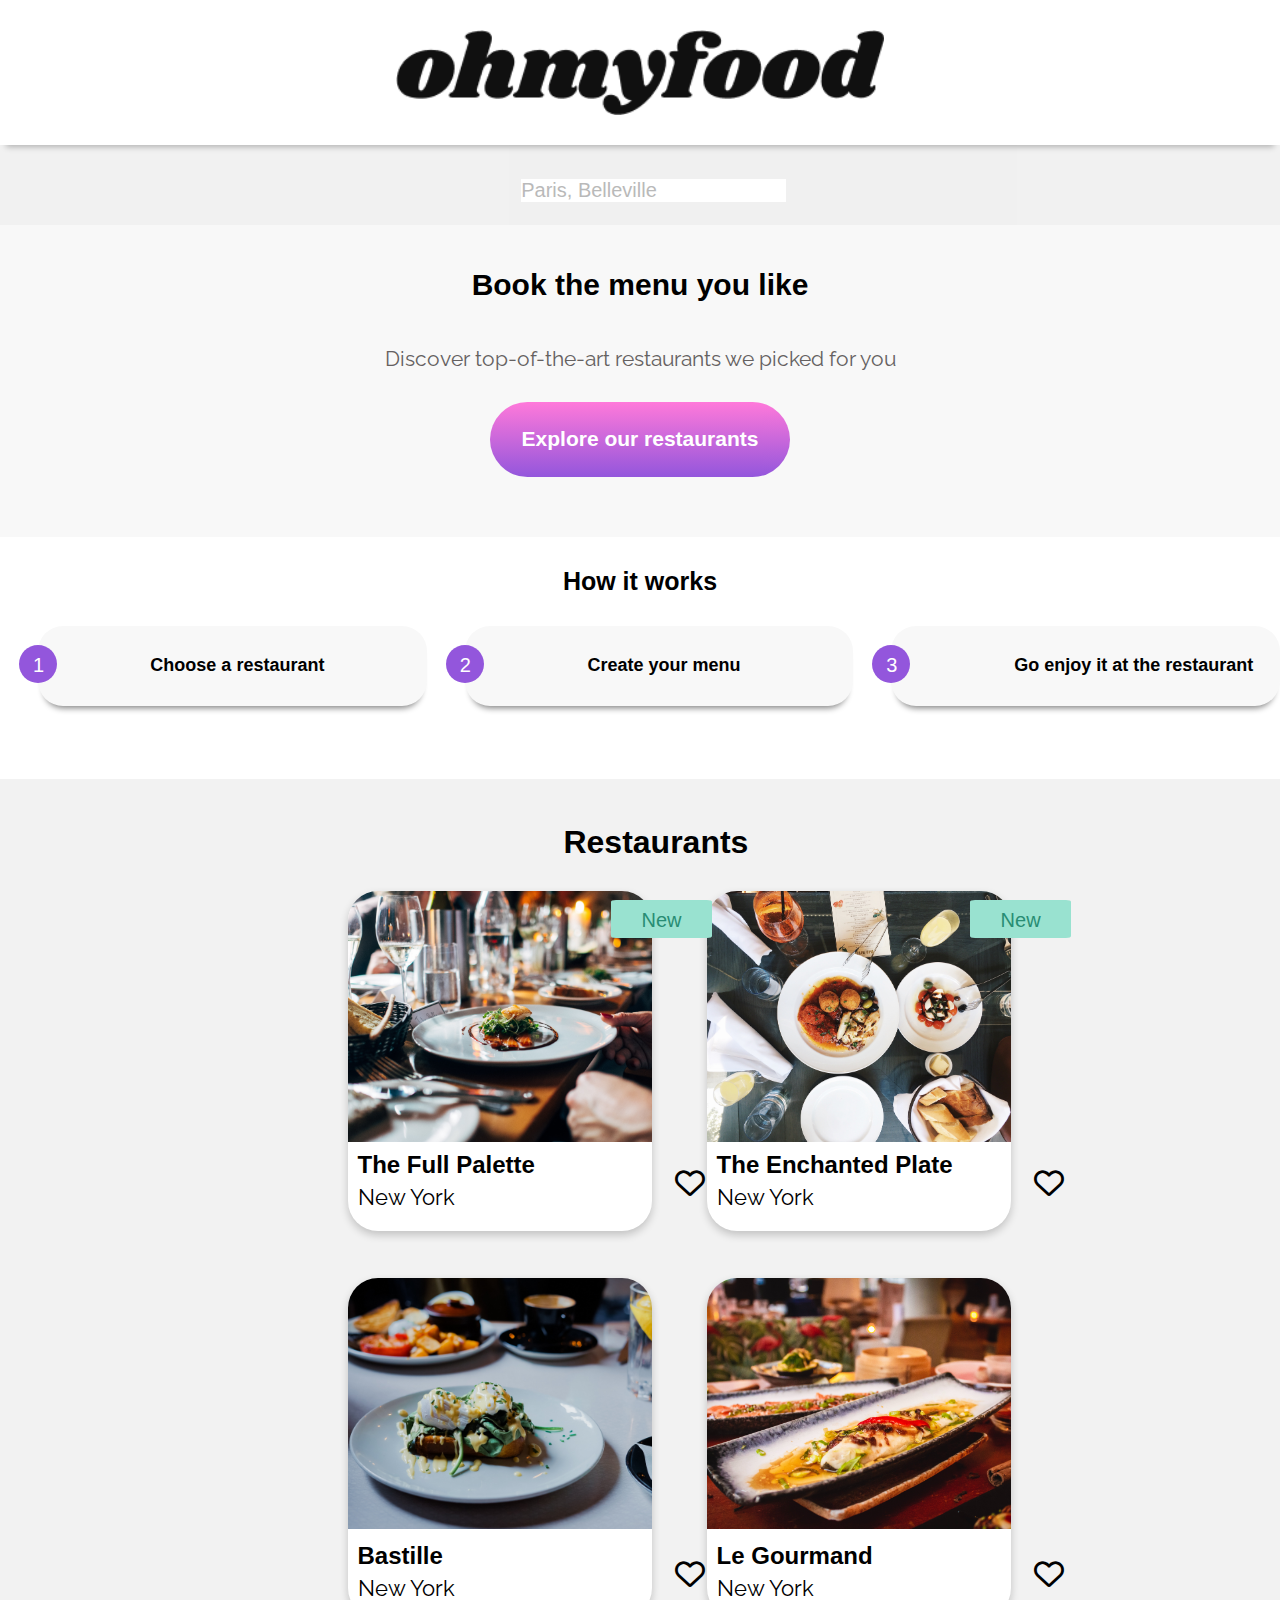
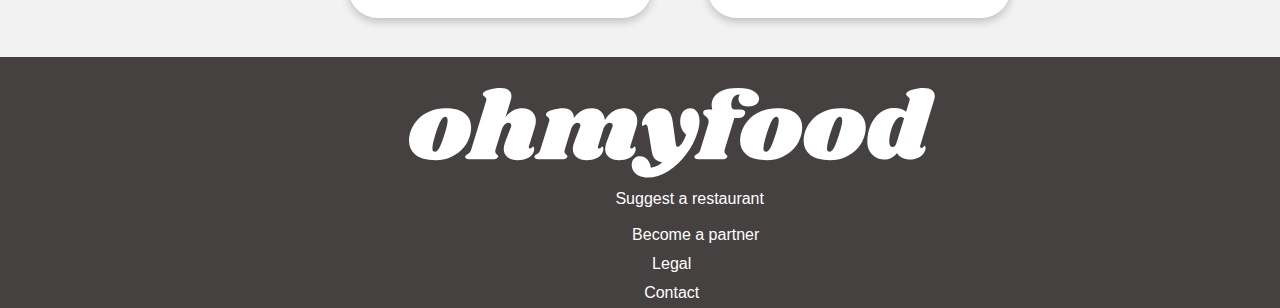
==== commit 9ed58471: "updating" ====
--- a/index.html
+++ b/index.html
@@ -85,8 +85,8 @@
                         <div class="restaurant-info">  
                             <h2><strong>The Enchanted Plate</strong></h2> 
                             <p>New York</p>
-                            <i class="far fa-heart"></i>
-                            <i class="fas fa-heart"></i>
+                            <i class="fa-regular fa-heart"></i>
+                            <i class="fa-solid fa-heart"></i>
                         </div>      
                      </div>
                     </a>
@@ -98,6 +98,7 @@
                         <h3><strong>Bastille</strong></h3> 
                         <p>New York</p>
                         <i class="fa-regular fa-heart"></i>
+                        <i class="fa-solid fa-heart"></i>
                         
                     </div>    
                 </div>
@@ -110,6 +111,7 @@
                             <h3><strong>Le Gourmand</strong></h3> 
                             <p>New York</p>
                             <i class="fa-regular fa-heart"></i>
+                            <i class="fa-solid fa-heart"></i>
                             
                         </div>    
                     </div>
--- a/css/style.css
+++ b/css/style.css
@@ -404,21 +404,21 @@
   top: -61px;
 }
 
-.fa-regular:hover {
-  background-clip: border-box;
-  background-image: linear-gradient(to bottom, #FF79DA, #9356DC);
-}
-
 .fa-solid {
   font-size: 30px;
   position: relative;
   left: 285px;
   top: -61px;
-  display: none;
+  color: transparent;
+  background-image: linear-gradient(red, blue);
+  -webkit-background-clip: text;
+  opacity: 0;
+  transition: all 200ms ease-in-out;
+  cursor: pointer;
 }
 
 .fa-solid:hover {
-  background-image: linear-gradient(to bottom, #FF79DA, #9356DC);
+  opacity: 1;
 }
 
 /* footer section */
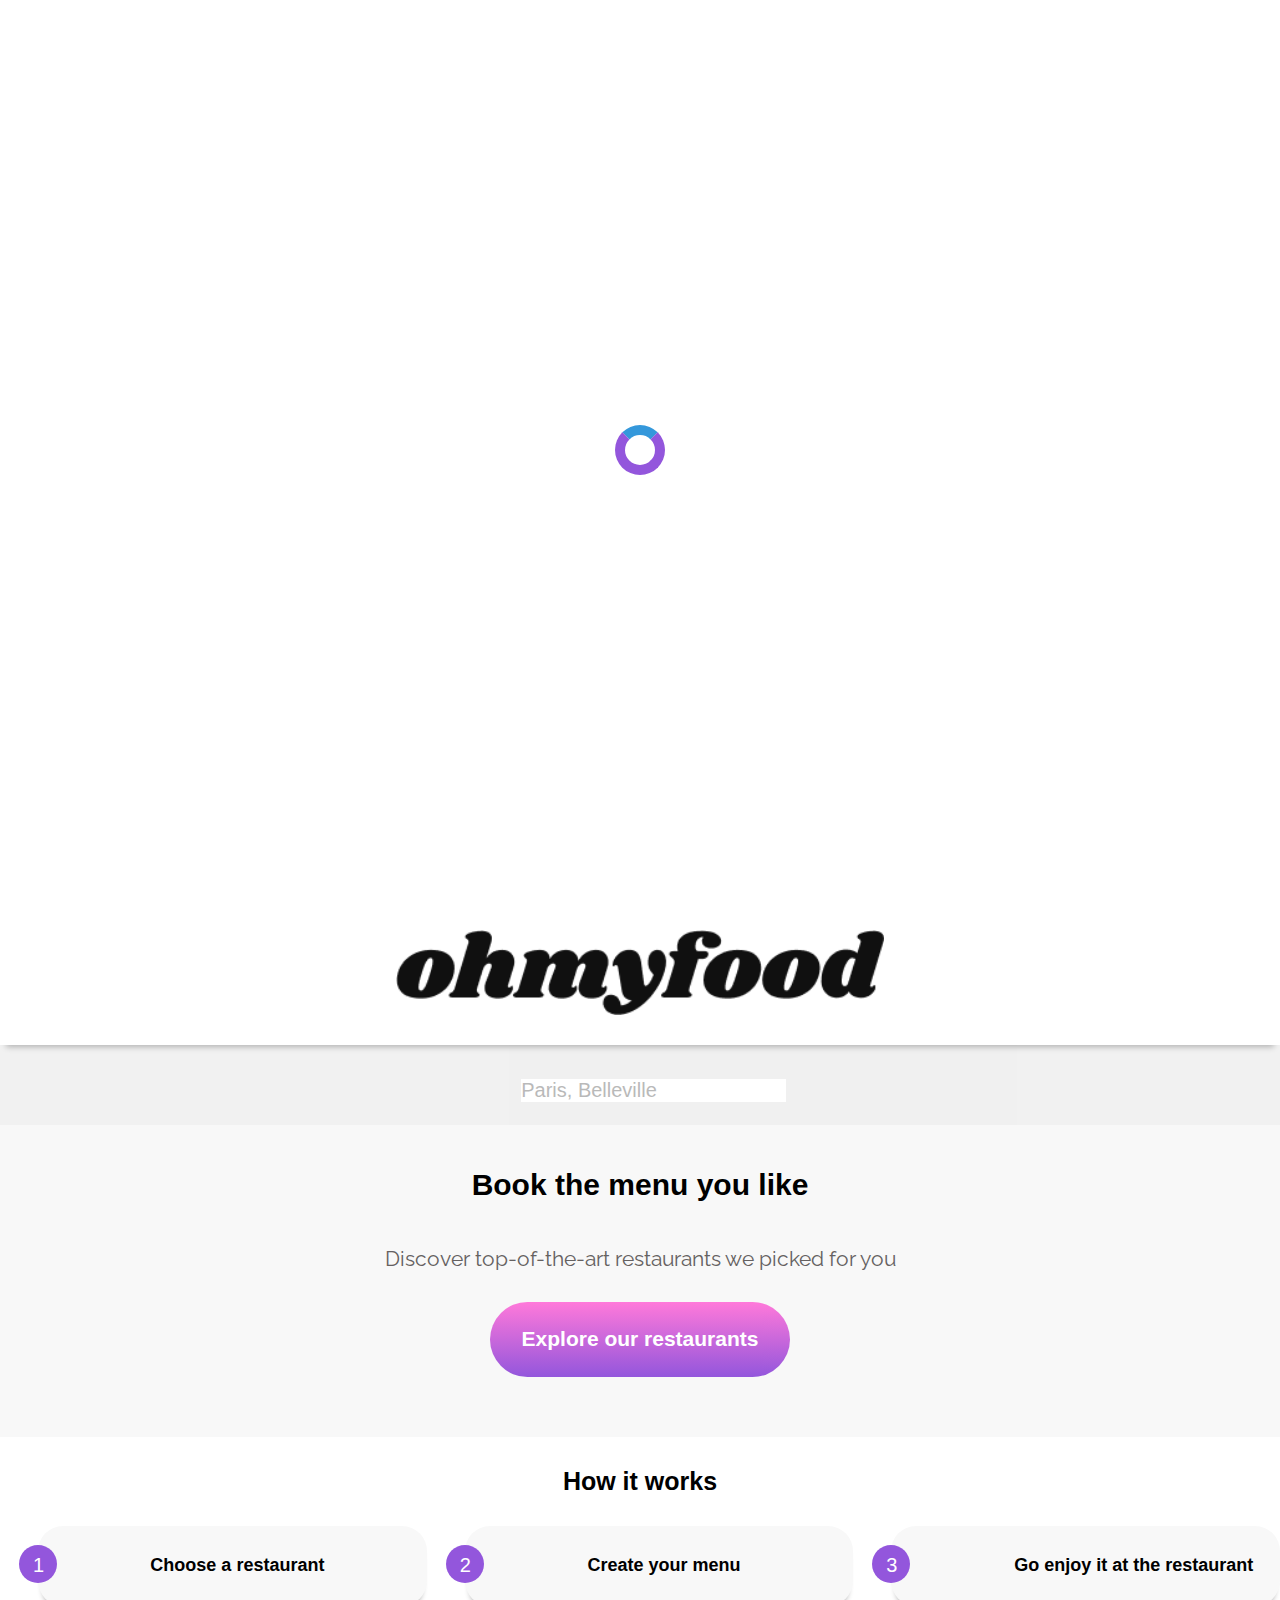
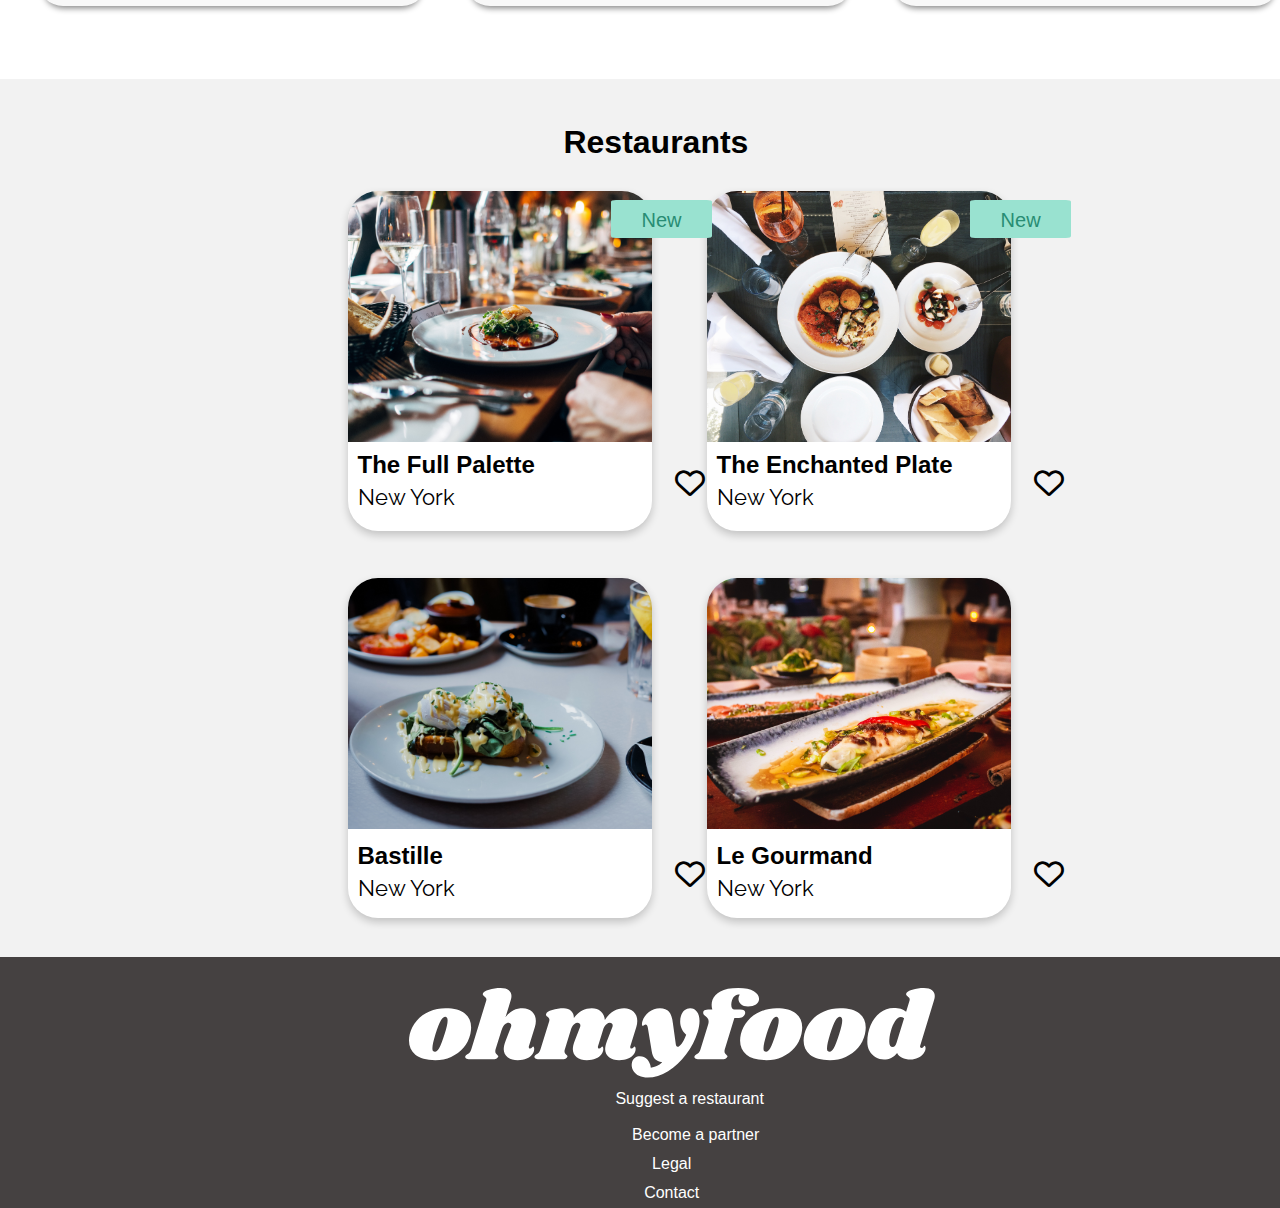
==== commit 943ce896: "updating" ====
--- a/index.html
+++ b/index.html
@@ -17,6 +17,14 @@
     </head>
 
     <body>
+
+        <!--loader section-->
+        <div class="loader-container">
+            <div class="loader"></div>
+          </div>
+
+
+
         <!--header navigation-->
         <header>
             <div class="nav-section">
--- a/css/style.css
+++ b/css/style.css
@@ -18,6 +18,31 @@
   }
 }
 
+/* ------------loader section----------------- */
+.loader-container {
+  display: flex;
+  justify-content: center;
+  align-items: center;
+  height: 100vh;
+}
+
+.loader {
+  border: 10px solid #9356DC;
+  border-top: 10px solid #3498db;
+  border-radius: 50%;
+  width: 30px;
+  height: 30px;
+  animation: spin 2s linear infinite; /* Create a spinning animation */
+}
+
+@keyframes spin {
+  0% {
+    transform: rotate(0deg);
+  }
+  100% {
+    transform: rotate(360deg);
+  }
+}
 /* ------------header navigation----------------- */
 #logo {
   padding: 30px;
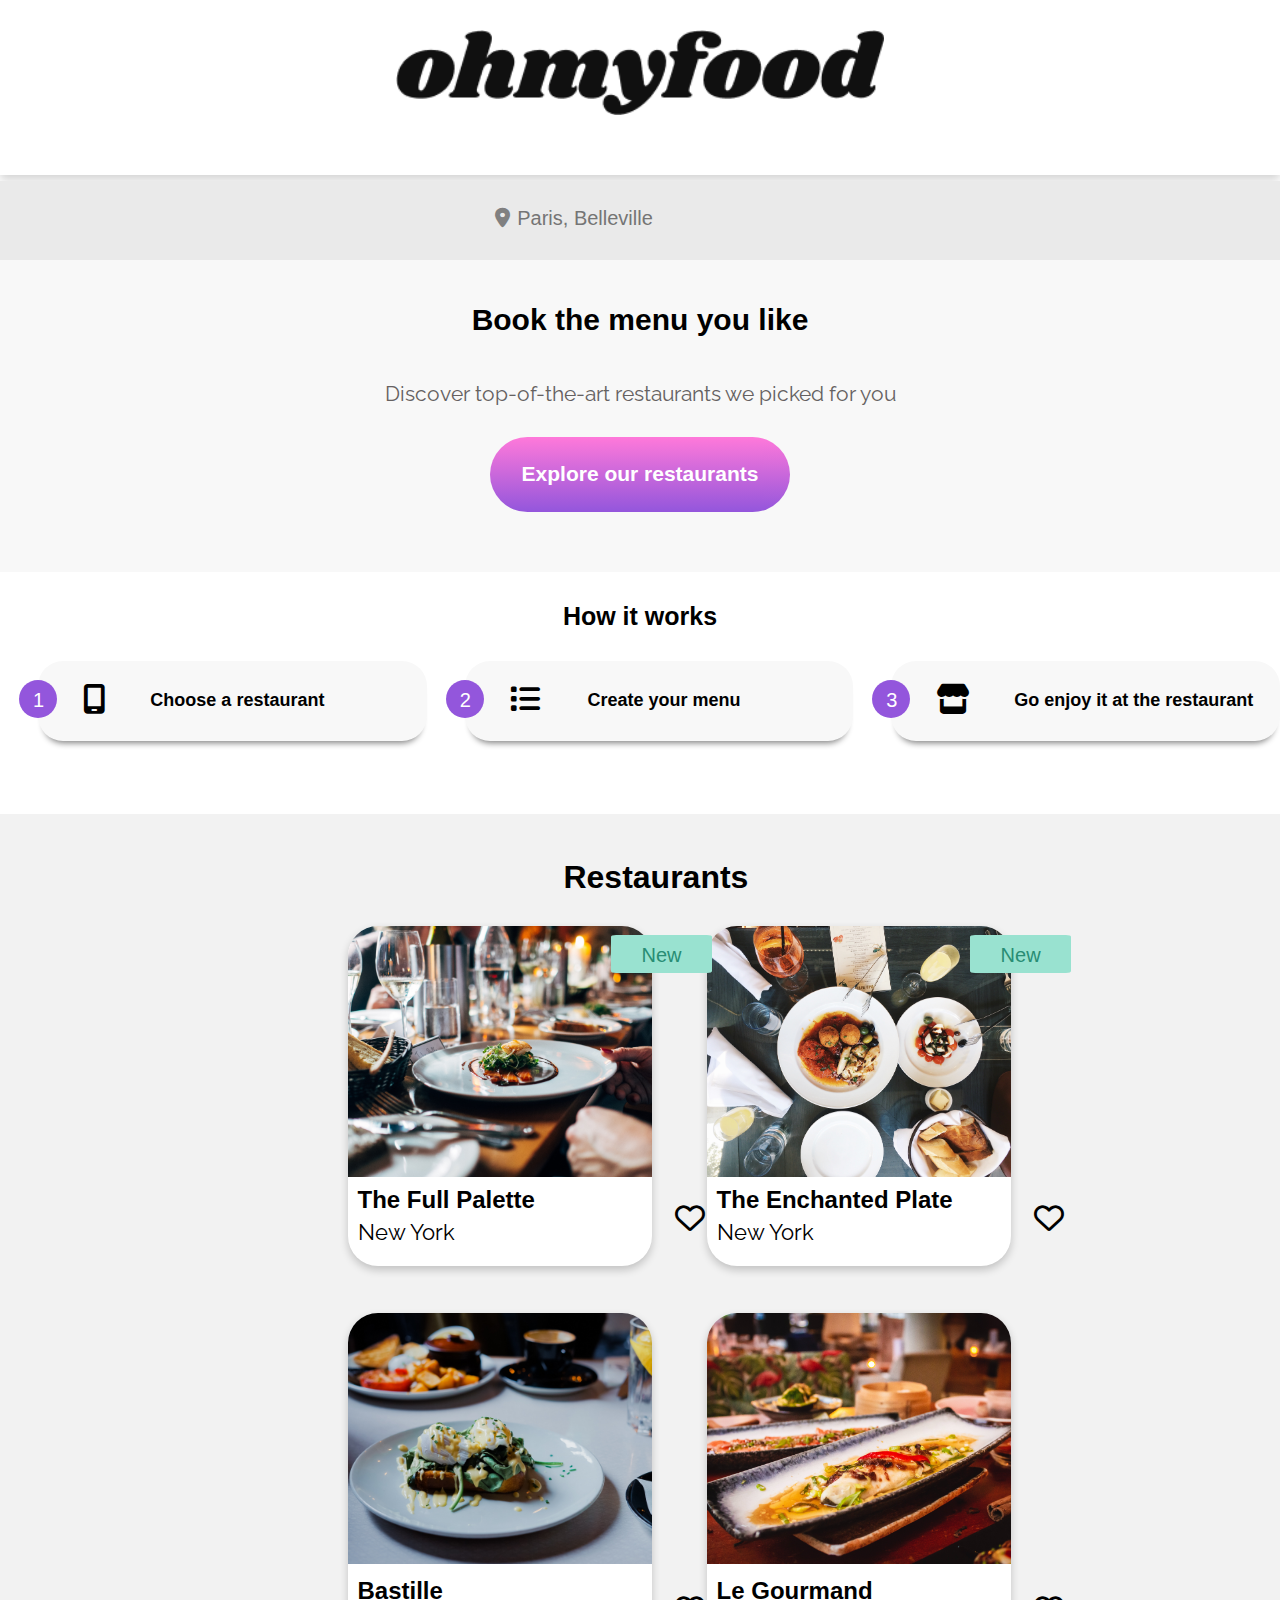
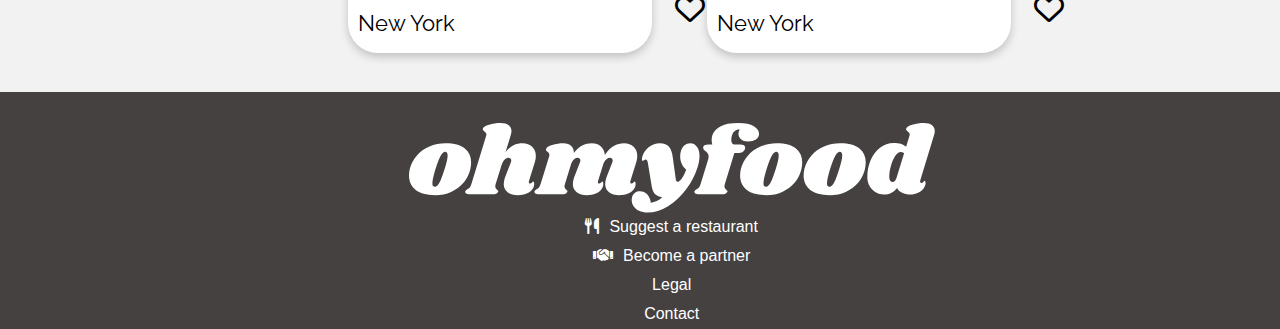
==== commit d1c87c21: "updating" ====
--- a/index.html
+++ b/index.html
@@ -19,9 +19,9 @@
     <body>
 
         <!--loader section-->
-        <div class="loader-container">
+        <!-- <div class="loader-container">
             <div class="loader"></div>
-          </div>
+          </div> -->
 
 
 
@@ -33,15 +33,20 @@
                 </nav>
 
             </div>
+
         </header>
 
+            <div class="search-section">
+            
+                <form>
+                    <i id="iconsearch" class="fa-solid fa-location-dot"></i>
+                    <input type="text" name="search" placeholder="Paris, Belleville">
+                </form>
+            </div> 
+        
+
          <!--search box section-->  
-        <div class="search-section">
-            <form>
-                <i id="iconsearch" class="fa-solid fa-location-dot"></i>
-                <input type="text" name="search" placeholder="Paris, Belleville">
-            </form>
-        </div> 
+        
 
         <!--text box section-->
             <div class="text-box">
--- a/css/style.css
+++ b/css/style.css
@@ -19,36 +19,11 @@
 }
 
 /* ------------loader section----------------- */
-.loader-container {
-  display: flex;
-  justify-content: center;
-  align-items: center;
-  height: 100vh;
-}
-
-.loader {
-  border: 10px solid #9356DC;
-  border-top: 10px solid #3498db;
-  border-radius: 50%;
-  width: 30px;
-  height: 30px;
-  animation: spin 2s linear infinite; /* Create a spinning animation */
-}
-
-@keyframes spin {
-  0% {
-    transform: rotate(0deg);
-  }
-  100% {
-    transform: rotate(360deg);
-  }
-}
 /* ------------header navigation----------------- */
 #logo {
   padding: 30px;
   display: flex;
   justify-content: center;
-  box-shadow: 0 8px 6px -6px gray;
 }
 
 #logo img {
@@ -58,24 +33,26 @@
 .nav-section {
   width: 100%;
   padding-bottom: 30px;
+  box-shadow: 0 5px 10px lightgrey;
 }
 
 /* search section */
 .search-section {
   justify-content: center;
   display: flex;
-  padding-bottom: 30px;
-  background-color: #e3e3e3;
+  padding-bottom: 65px;
+  background-color: #EAEAEA;
   height: 50px;
   position: relative;
-  top: -30px;
-  opacity: 50%;
+  top: 6px;
 }
 
 #iconsearch {
   position: relative;
-  top: 3px;
+  top: 0px;
   left: -3px;
+  font-size: 20px;
+  color: gray;
 }
 
 form {
@@ -86,12 +63,11 @@
 input {
   font-size: 20px;
   font-family: "Arial Bold", sans-serif;
-  box-sizing: border-box;
-  transition: 0.5s;
 }
 
 input[type=text] {
   border: none;
+  background-color: #EAEAEA;
 }
 
 /* text box section */
@@ -376,60 +352,13 @@
   display: inline-block;
   margin-left: 50px;
 }
-
-.restaurant-info {
-  color: #000000;
-  line-height: 0em;
-  position: relative;
-  bottom: 19px;
-  left: 10px;
-}
-
-.restaurant-info h2 {
-  font-family: Arial, Helvetica, sans-serif;
-  font-size: 24px;
-}
-
-.restaurant-info p {
-  line-height: 4rem;
-  font-size: 22px;
-}
-
-.restaurant-info34 {
-  color: #000000;
-  line-height: 0em;
-  position: relative;
-  left: 10px;
-  top: 23px;
-}
-
-.restaurant-info34 h3 {
-  font-family: Arial, Helvetica, sans-serif;
-  font-size: 24px;
-}
-
-.restaurant-info34 p {
-  line-height: 4rem;
-  font-size: 22px;
-}
-
-.restaurant-card img {
-  width: 100%;
-  max-width: 400px;
-  height: 251px;
-  -o-object-fit: cover;
-     object-fit: cover;
-  border-radius: 30px 30px 0px 0px;
-}
-
-.fa-regular {
+.restaurant-card .fa-regular {
   font-size: 30px;
   position: relative;
   left: 317px;
   top: -61px;
 }
-
-.fa-solid {
+.restaurant-card .fa-solid {
   font-size: 30px;
   position: relative;
   left: 285px;
@@ -441,9 +370,53 @@
   transition: all 200ms ease-in-out;
   cursor: pointer;
 }
-
-.fa-solid:hover {
+.restaurant-card .fa-solid:hover {
   opacity: 1;
+}
+
+.restaurant-info {
+  color: #000000;
+  line-height: 0em;
+  position: relative;
+  bottom: 19px;
+  left: 10px;
+}
+
+.restaurant-info h2 {
+  font-family: Arial, Helvetica, sans-serif;
+  font-size: 24px;
+}
+
+.restaurant-info p {
+  line-height: 4rem;
+  font-size: 22px;
+}
+
+.restaurant-info34 {
+  color: #000000;
+  line-height: 0em;
+  position: relative;
+  left: 10px;
+  top: 23px;
+}
+
+.restaurant-info34 h3 {
+  font-family: Arial, Helvetica, sans-serif;
+  font-size: 24px;
+}
+
+.restaurant-info34 p {
+  line-height: 4rem;
+  font-size: 22px;
+}
+
+.restaurant-card img {
+  width: 100%;
+  max-width: 400px;
+  height: 251px;
+  -o-object-fit: cover;
+     object-fit: cover;
+  border-radius: 30px 30px 0px 0px;
 }
 
 /* footer section */
@@ -976,38 +949,39 @@
   .search-section {
     justify-content: center;
     display: flex;
-    padding-bottom: 30px;
-    background-color: #e3e3e3;
-    height: 50px;
-    position: relative;
-    top: -30px;
-    opacity: 50%;
+    padding-bottom: 65px;
+    background-color: #EAEAEA;
+    height: 10px;
+    position: relative;
+    top: -26px;
   }
 }
 @media all and (max-width: 767px) {
   #iconsearch {
     position: relative;
-    top: 3px;
+    top: 0px;
     left: -3px;
+    font-size: 20px;
+    color: gray;
   }
 }
 @media all and (max-width: 767px) {
   form {
     top: 26px;
     position: relative;
+    left: 20px;
   }
 }
 @media all and (max-width: 767px) {
   input {
     font-size: 20px;
     font-family: "Arial Bold", sans-serif;
-    box-sizing: border-box;
-    transition: 0.5s;
   }
 }
 @media all and (max-width: 767px) {
   input[type=text] {
     border: none;
+    background-color: #EAEAEA;
   }
 }
 @media all and (max-width: 767px) {
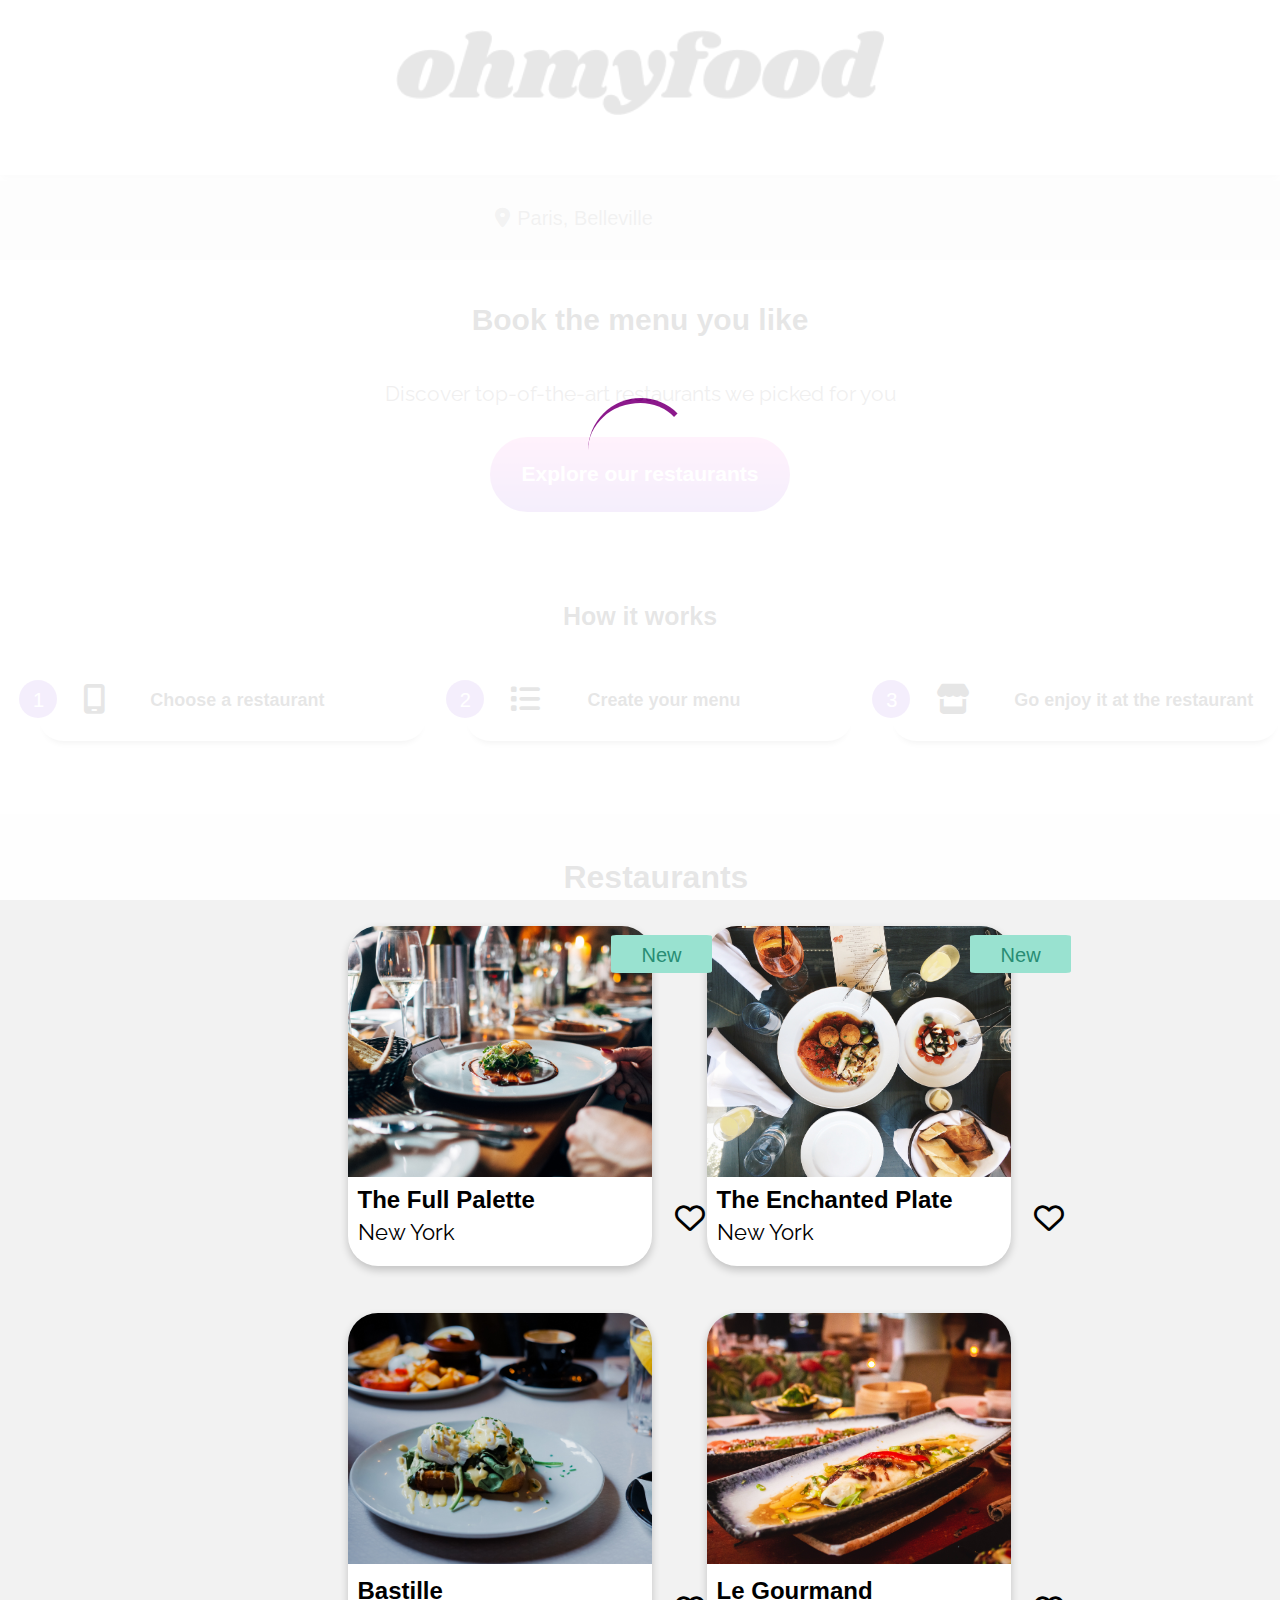
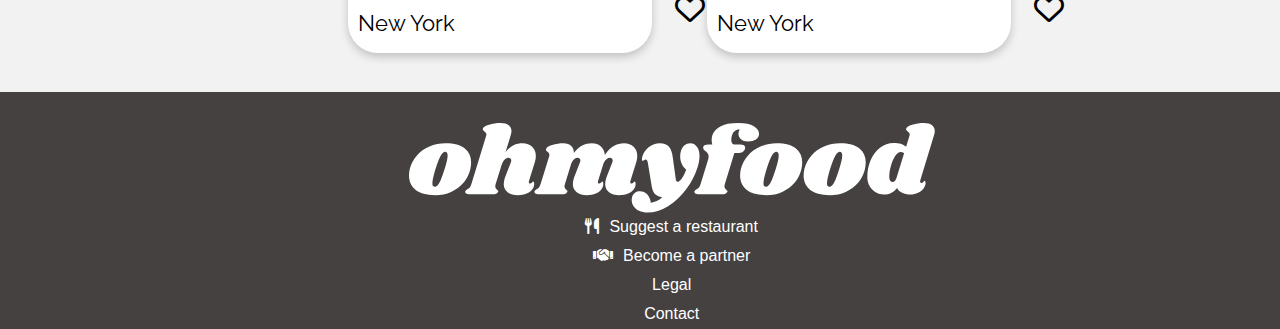
==== commit cd2155af: "updating" ====
--- a/index.html
+++ b/index.html
@@ -19,9 +19,9 @@
     <body>
 
         <!--loader section-->
-        <!-- <div class="loader-container">
+        
             <div class="loader"></div>
-          </div> -->
+          
 
 
 
--- a/css/style.css
+++ b/css/style.css
@@ -19,6 +19,39 @@
 }
 
 /* ------------loader section----------------- */
+.loader {
+  position: fixed;
+  display: grid;
+  place-items: center;
+  background-color: #ffffff;
+  height: 100vh;
+  inset: 0;
+  z-index: 1;
+  opacity: 0.9;
+  animation: disappear 200ms 3s forwards;
+  transform-origin: top;
+}
+.loader::after {
+  content: "";
+  height: 100px;
+  width: 100px;
+  border-right: 5px solid transparent;
+  border-top: 5px solid purple;
+  border-radius: 50%;
+  animation: spin 1s ease-in-out;
+  animation-iteration-count: 3;
+}
+
+@keyframes disappear {
+  to {
+    transform: scale(0);
+  }
+}
+@keyframes spin {
+  to {
+    transform: rotate(360deg);
+  }
+}
 /* ------------header navigation----------------- */
 #logo {
   padding: 30px;
@@ -157,6 +190,10 @@
   background-color: #dcceed;
 }
 
+.fa-mobile-screen:hover {
+  background-color: #dcceed;
+}
+
 .filterbuttonslist {
   width: 98%;
   height: 80px;
